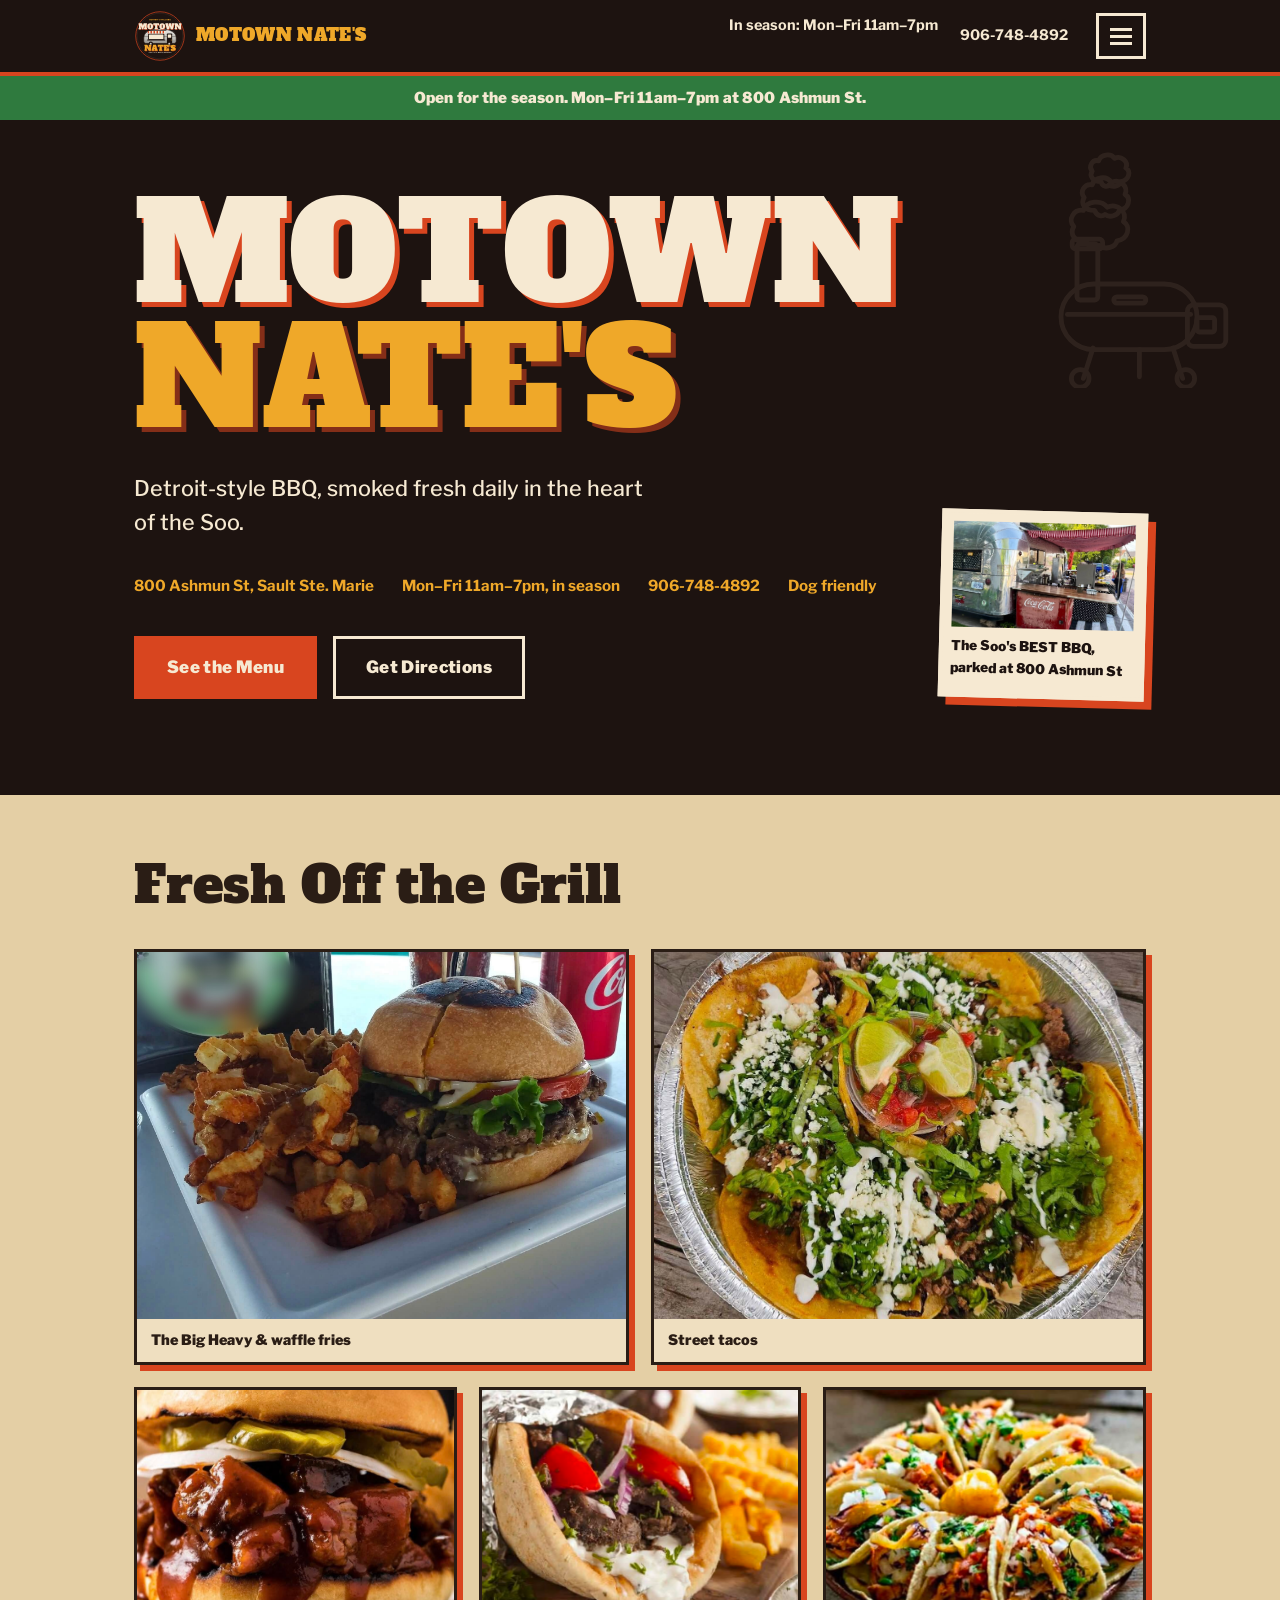
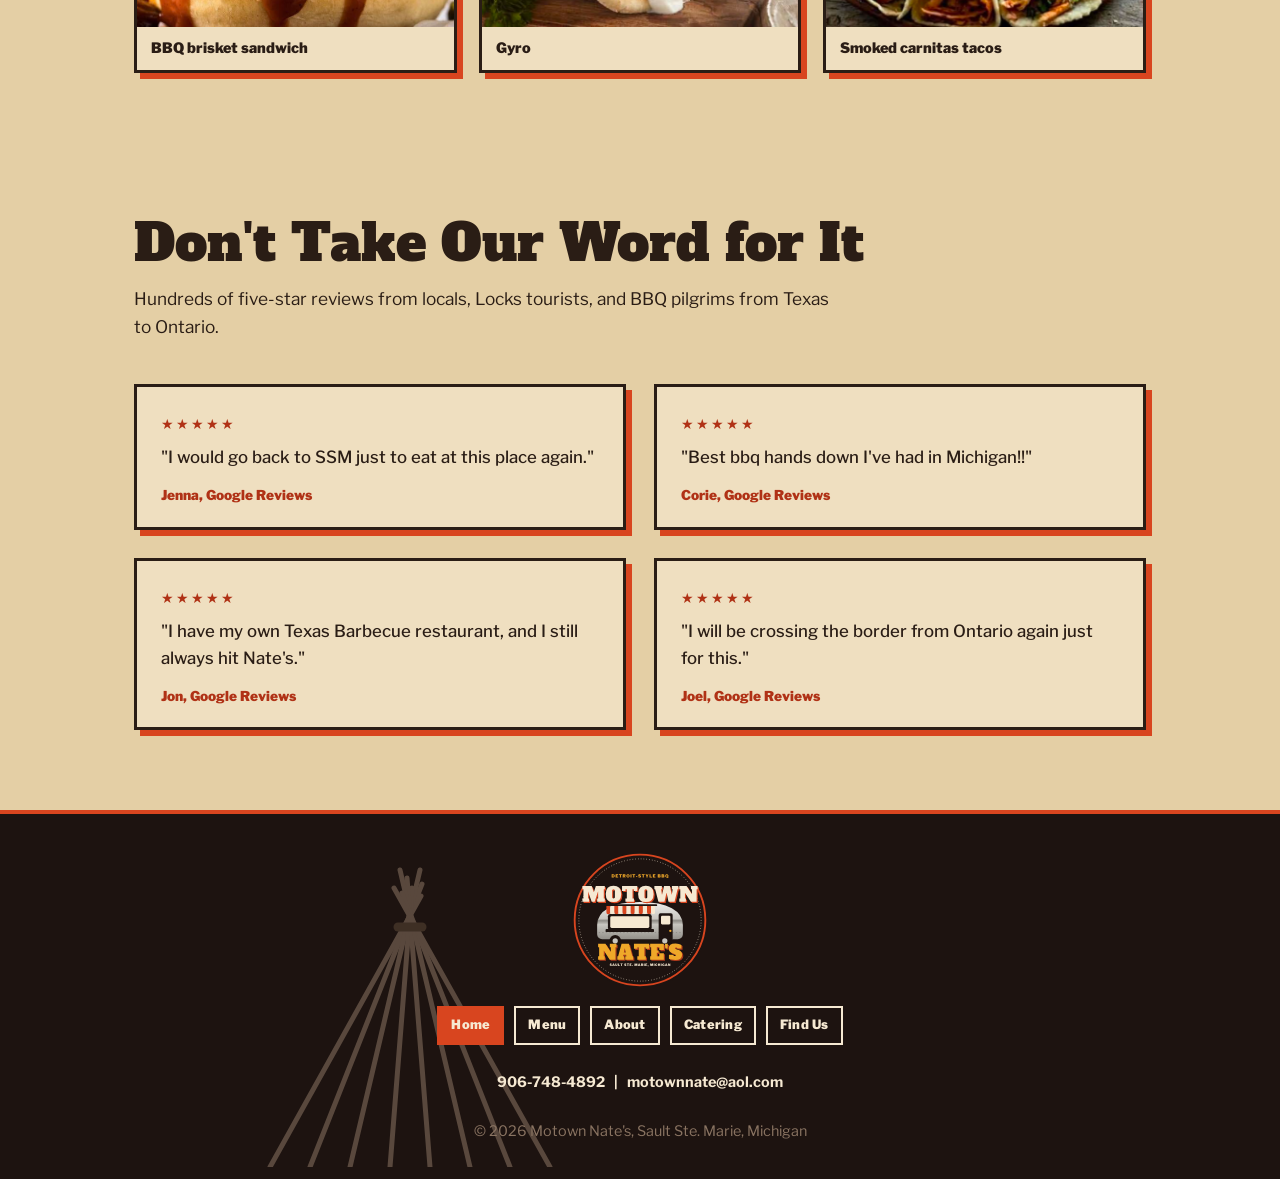
==== index.html @ b5bd5d12 "Restaurant structured data tied to season status; reviews grid 2x2 on desktop" ====
<!DOCTYPE html>
<html lang="en">
<head>
<meta charset="UTF-8">
<meta name="viewport" content="width=device-width, initial-scale=1.0">
<title>Motown Nate's — Detroit BBQ in Sault Ste. Marie, MI</title>
<meta name="description" content="Detroit-style BBQ smoked curbside in Sault Ste. Marie, Michigan. Brisket, pulled pork, street tacos, gyros, hand-cut fries. Eat in the teepee.">
<link rel="preconnect" href="https://fonts.googleapis.com">
<link rel="preconnect" href="https://fonts.gstatic.com" crossorigin>
<link href="https://fonts.googleapis.com/css2?family=Alfa+Slab+One&family=Libre+Franklin:ital,wght@0,400;0,500;0,700;0,900;1,400&display=swap" rel="stylesheet">
<link rel="canonical" href="https://onyx-visuals.github.io/motown-nates-site/">
<meta property="og:type" content="website">
<meta property="og:title" content="Motown Nate's — Detroit BBQ in Sault Ste. Marie, MI">
<meta property="og:description" content="Detroit-style BBQ smoked curbside in Sault Ste. Marie, Michigan. Brisket, pulled pork, street tacos, gyros, hand-cut fries. Eat in the teepee.">
<meta property="og:url" content="https://onyx-visuals.github.io/motown-nates-site/">
<meta property="og:image" content="https://onyx-visuals.github.io/motown-nates-site/img/logo-1200.png">
<meta name="twitter:card" content="summary">
<link rel="icon" type="image/svg+xml" href="img/logo.svg">
<link rel="icon" type="image/png" sizes="128x128" href="favicon.png">
<script type="application/ld+json" id="ld-business">
{
 "@context": "https://schema.org",
 "@type": "Restaurant",
 "@id": "https://onyx-visuals.github.io/motown-nates-site/#business",
 "name": "Motown Nate's",
 "url": "https://onyx-visuals.github.io/motown-nates-site/",
 "image": "https://onyx-visuals.github.io/motown-nates-site/img/logo-1200.png",
 "telephone": "+1-906-748-4892",
 "email": "motownnate@aol.com",
 "servesCuisine": [
  "Barbecue",
  "American"
 ],
 "priceRange": "$",
 "address": {
  "@type": "PostalAddress",
  "streetAddress": "800 Ashmun St",
  "addressLocality": "Sault Ste. Marie",
  "addressRegion": "MI",
  "postalCode": "49783",
  "addressCountry": "US"
 },
 "hasMenu": "https://onyx-visuals.github.io/motown-nates-site/menu.html",
 "openingHoursSpecification": [
  {
   "@type": "OpeningHoursSpecification",
   "dayOfWeek": [
    "Monday",
    "Tuesday",
    "Wednesday",
    "Thursday",
    "Friday"
   ],
   "opens": "11:00",
   "closes": "19:00"
  }
 ]
}
</script>
<link rel="stylesheet" href="style.css">
</head>
<body>
<a class="skip" href="#main">Skip to content</a>
<header class="topbar">
  <div class="wrap">
    <a class="wordmark-sm" href="index.html"><img src="img/logo.svg" alt="" width="52" height="52">MOTOWN NATE'S</a>
    <div class="info"><span>In season: Mon&ndash;Fri 11am&ndash;7pm</span><a href="tel:9067484892">906-748-4892</a></div>
    <button class="burger" aria-label="Open menu" aria-expanded="false" aria-controls="site-menu"><span></span></button>
  </div>
  <nav class="menu-panel" id="site-menu" data-open="false" aria-label="Site">
    <ul>
      <li><a href="index.html" aria-current="page">Home</a></li>
      <li><a href="menu.html">Menu</a></li>
      <li><a href="about.html">About</a></li>
      <li><a href="catering.html">Catering</a></li>
      <li><a href="find-us.html">Find Us</a></li>
      <li class="small">800 Ashmun St, Sault Ste. Marie, MI</li>
    </ul>
  </nav>
</header>
<div class="season" id="season" hidden role="status"></div>

<main id="main">
<div class="hero">
  <div class="wrap">
    <div>
      <h1>MOTOWN <span>NATE'S</span></h1>
      <p class="lede">Detroit-style BBQ, smoked fresh daily in the heart of the Soo.</p>
      <ul class="facts">
        <li>800 Ashmun St, Sault Ste. Marie</li>
        <li>Mon&ndash;Fri 11am&ndash;7pm, in season</li>
        <li>906-748-4892</li>
        <li>Dog friendly</li>
      </ul>
      <div class="cta-row">
        <a class="btn fire" href="menu.html">See the Menu</a>
        <a class="btn" href="find-us.html">Get Directions</a>
      </div>
    </div>
    <figure class="snap">
      <img src="img/airstream.jpg" alt="The Motown Nate's vintage Airstream under a red and white striped awning with the order counter and a Coca-Cola cooler">
      <figcaption>The Soo's BEST BBQ, parked at 800 Ashmun St</figcaption>
    </figure>
  </div>
</div>


<section class="gallery" aria-label="Food photos">
  <div class="wrap">
    <h2 class="kicker">Fresh Off the Grill</h2>
    <div class="shots">
      <figure class="s3"><img src="img/burger-and-fries.jpg" alt="Double cheeseburger with lettuce and tomato beside a pile of waffle fries"><figcaption>The Big Heavy &amp; waffle fries</figcaption></figure>
      <figure class="s3"><img src="img/street-tacos.jpg" alt="Four street tacos topped with lettuce, cotija, crema, and salsa with lime wedges"><figcaption>Street tacos</figcaption></figure>
      <figure class="s2"><img src="img/brisket-sandwich.jpg" alt="BBQ brisket sandwich with pickles and onion on a brioche bun"><figcaption>BBQ brisket sandwich</figcaption></figure>
      <figure class="s2"><img src="img/gyro.jpg" alt="Gyro wrapped in foil with tzatziki, tomato, and red onion, fries on the side"><figcaption>Gyro</figcaption></figure>
      <figure class="s2"><img src="img/tacos-plate.jpg" alt="Platter of carnitas tacos with onion and cilantro"><figcaption>Smoked carnitas tacos</figcaption></figure>
    </div>
  </div>
</section>

<section class="reviews" id="reviews">
  <div class="wrap">
    <h2 class="kicker">Don't Take Our Word for It</h2>
    <p class="sub">Hundreds of five-star reviews from locals, Locks tourists, and BBQ pilgrims from Texas to Ontario.</p>
    <div class="quotes">
      <blockquote>
        <div class="stars" aria-label="5 stars">★★★★★</div>
        "I would go back to SSM just to eat at this place again."
        <cite>Jenna, Google Reviews</cite>
      </blockquote>
      <blockquote>
        <div class="stars" aria-label="5 stars">★★★★★</div>
        "Best bbq hands down I've had in Michigan!!"
        <cite>Corie, Google Reviews</cite>
      </blockquote>
      <blockquote>
        <div class="stars" aria-label="5 stars">★★★★★</div>
        "I have my own Texas Barbecue restaurant, and I still always hit Nate's."
        <cite>Jon, Google Reviews</cite>
      </blockquote>
      <blockquote>
        <div class="stars" aria-label="5 stars">★★★★★</div>
        "I will be crossing the border from Ontario again just for this."
        <cite>Joel, Google Reviews</cite>
      </blockquote>
    </div>
  </div>
</section>
</main>

<footer>
  <div class="wrap">
    <a href="index.html" class="foot-logo-link"><img class="foot-logo" src="img/logo.svg" alt="Motown Nate's home" width="140" height="140"></a>
    <nav class="nav foot-nav" aria-label="Footer">
      <a href="index.html" aria-current="page">Home</a>
      <a href="menu.html">Menu</a>
      <a href="about.html">About</a>
      <a href="catering.html">Catering</a>
      <a href="find-us.html">Find Us</a>
    </nav>
    <div class="foot-contact"><a href="tel:9067484892">906-748-4892</a> <span aria-hidden="true">|</span> <a href="mailto:motownnate@aol.com">motownnate@aol.com</a></div>
    <div>© 2026 Motown Nate's, Sault Ste. Marie, Michigan</div>
  </div>
</footer>

<script>
(function(){
  fetch('status.json?'+Date.now()).then(function(r){return r.json();}).then(function(d){
    var el=document.getElementById('season'); if(!el)return;
    var open=d.open===true, note=(d.note||'').trim();
    el.className='season '+(open?'is-open':'is-closed');
    el.textContent=open?(note||'Open for the season. Mon\u2013Fri 11am\u20137pm at 800 Ashmun St.'):(note||'Closed for the season. Back when the weather warms up.');
    el.hidden=false;
    var ld=document.getElementById('ld-business');
    if(ld&&!open){try{var j=JSON.parse(ld.textContent);delete j.openingHoursSpecification;j.description='Closed for the season. Reopens in the warmer months.';ld.textContent=JSON.stringify(j);}catch(e){}}
  }).catch(function(){});
  var b=document.querySelector('.burger'),p=document.getElementById('site-menu');
  if(!b||!p)return;
  b.addEventListener('click',function(){
    var open=b.getAttribute('aria-expanded')==='true';
    b.setAttribute('aria-expanded',String(!open));
    b.setAttribute('aria-label',open?'Open menu':'Close menu');
    p.setAttribute('data-open',String(!open));
  });
  document.addEventListener('keydown',function(e){if(e.key==='Escape'&&b.getAttribute('aria-expanded')==='true'){b.click();b.focus();}});
})();
</script>
</body>
</html>
---- style.css ----
:root{
  --pit:#1d1310;
  --ember:#d8451f;
  --ember-text:#b03216;
  --mustard:#efa829;
  --paper:#efdfc0;
  --paper-deep:#e4cfa5;
  --smoke:#8a7462;
  --cream:#f6e9d2;
  --ink:#2a1d15;
}
*{margin:0;padding:0;box-sizing:border-box}
html{scroll-behavior:smooth}
body{
  font-family:'Libre Franklin',sans-serif;
  background:var(--paper);
  color:var(--ink);
  line-height:1.6;
  font-size:17px;
}
a{color:inherit}
.skip{position:absolute;left:-999px;top:8px;background:var(--mustard);color:var(--pit);padding:10px 16px;font-weight:900;z-index:100}
.skip:focus{left:8px}
a:focus-visible,button:focus-visible{outline:3px solid var(--ember);outline-offset:3px}
img{max-width:100%;display:block}
.wrap{max-width:1060px;margin:0 auto;padding:0 24px}

/* ---------- top bar ---------- */
.topbar{
  background:var(--pit);
  color:var(--cream);
  border-bottom:4px solid var(--ember);
  position:sticky;top:0;z-index:50;
}
.topbar .wrap{
  display:flex;justify-content:space-between;align-items:center;
  padding-top:10px;padding-bottom:10px;gap:16px;
}
.wordmark-sm{font-family:'Alfa Slab One',serif;font-size:1.05rem;letter-spacing:.02em;color:var(--mustard);text-decoration:none;display:flex;align-items:center;gap:10px}
.wordmark-sm img{width:52px;height:52px}
.topbar .info{font-weight:700;font-size:.9rem;color:var(--cream);display:flex;gap:18px;margin-left:auto;margin-right:8px}
.topbar .info a{text-decoration:none;padding:10px 4px;display:inline-block}
.topbar .info a:hover{color:var(--mustard)}
@media (max-width:700px){.topbar .info{display:none}}
.burger{
  background:none;border:3px solid var(--cream);color:var(--cream);
  width:50px;height:46px;cursor:pointer;display:grid;place-items:center;padding:0;flex:none;
}
.burger:hover{border-color:var(--mustard);color:var(--mustard)}
.burger[aria-expanded="true"]{background:var(--ember);border-color:var(--ember);color:var(--cream)}
.burger span{display:block;width:22px;height:3px;background:currentColor;position:relative;transition:background .2s}
.burger span::before,.burger span::after{content:"";position:absolute;left:0;width:22px;height:3px;background:currentColor;transition:transform .2s,top .2s}
.burger span::before{top:-7px}
.burger span::after{top:7px}
.burger[aria-expanded="true"] span{background:transparent}
.burger[aria-expanded="true"] span::before{top:0;transform:rotate(45deg)}
.burger[aria-expanded="true"] span::after{top:0;transform:rotate(-45deg)}
@media (prefers-reduced-motion:reduce){.burger span,.burger span::before,.burger span::after{transition:none}}
.menu-panel{display:none;background:var(--pit);border-top:2px solid var(--smoke)}
.menu-panel[data-open="true"]{display:block}
.menu-panel ul{list-style:none;max-width:1060px;margin:0 auto;padding:18px 24px 20px;display:flex;flex-wrap:wrap;gap:12px;align-items:center}
.menu-panel a{
  display:inline-block;text-decoration:none;
  font-weight:900;font-size:.95rem;letter-spacing:.02em;
  padding:11px 20px;border:3px solid var(--cream);color:var(--cream);
}
.menu-panel a:hover{background:var(--mustard);border-color:var(--mustard);color:var(--pit)}
.menu-panel a[aria-current="page"]{background:var(--ember);border-color:var(--ember);color:var(--cream)}
.menu-panel .small{font-size:.9rem;font-weight:700;color:var(--smoke);margin-left:auto}
@media (max-width:640px){
  .menu-panel ul{display:grid;grid-template-columns:1fr 1fr;gap:10px}
  .menu-panel a{display:block;text-align:center;font-size:1rem;padding:14px 8px}
  .menu-panel .small{grid-column:1 / -1;margin:8px 0 0;text-align:center}
  .menu-panel li:nth-child(5){grid-column:1 / -1}
}

/* ---------- page banner (inner pages) ---------- */
.banner{background:var(--pit);color:var(--cream);padding:56px 0 48px;border-bottom:4px solid var(--ember)}
.banner h1{font-family:'Alfa Slab One',serif;font-weight:400;font-size:clamp(2.6rem,7vw,5rem);line-height:1;text-shadow:4px 4px 0 var(--ember)}
.banner p{margin-top:14px;font-weight:500;max-width:52ch;color:#d8c6ab}

/* ---------- season banner ---------- */
.season{text-align:center;font-weight:900;font-size:.95rem;padding:10px 24px;letter-spacing:.01em}
.season.is-open{background:#2f7a3e;color:var(--cream)}
.season.is-closed{background:var(--paper-deep);color:var(--ink);border-bottom:3px solid var(--smoke)}

/* ---------- hero ---------- */
.hero{
  background:var(--pit);
  color:var(--cream);
  position:relative;
  overflow:hidden;
  padding:72px 0 96px;
}
.hero .wrap{position:relative;z-index:2;display:grid;grid-template-columns:1fr auto;gap:40px;align-items:end}
.hero .snap{
  width:min(100%,410px);
  border:4px solid var(--cream);
  box-shadow:8px 8px 0 var(--ember);
  transform:rotate(1.5deg);
  background:var(--cream);
  padding:8px 8px 14px;
  justify-self:end;
}
.hero .snap img{width:100%;aspect-ratio:826/482;object-fit:cover}
.hero .snap figcaption{color:var(--pit);font-weight:900;font-size:.85rem;margin-top:8px}
@media (max-width:860px){
  .hero .wrap{grid-template-columns:1fr}
  .hero .snap{justify-self:start;margin-top:12px;transform:rotate(-1deg)}
}
.hero h1{
  font-family:'Alfa Slab One',serif;
  font-weight:400;
  font-size:clamp(3.2rem,11vw,8.5rem);
  line-height:.92;
  color:var(--cream);
  text-shadow:5px 5px 0 var(--ember);
}
.hero h1 span{display:block;color:var(--mustard);text-shadow:5px 5px 0 rgba(216,69,31,.55)}
.hero .lede{
  margin-top:28px;
  font-size:clamp(1.05rem,2.4vw,1.35rem);
  max-width:34ch;
  font-weight:500;
}
.hero .facts{
  margin-top:34px;
  display:flex;gap:28px;flex-wrap:wrap;
  font-size:.95rem;font-weight:700;color:var(--mustard);
}
.hero .facts li{list-style:none}
.hero .cta-row{margin-top:38px;display:flex;gap:16px;flex-wrap:wrap}
.btn{
  display:inline-block;
  font-weight:900;
  text-decoration:none;
  padding:15px 30px;
  border:3px solid var(--cream);
  color:var(--cream);
  letter-spacing:.02em;
}
.btn:hover{background:var(--cream);color:var(--pit)}
.btn.fire{background:var(--ember);border-color:var(--ember)}
.btn.fire:hover{background:var(--mustard);border-color:var(--mustard);color:var(--pit)}

/* smoker line art, tucked in the hero's empty top-right corner */
.hero::before{
  content:"";position:absolute;z-index:0;pointer-events:none;
  right:24px;top:28px;width:230px;height:240px;
  background:url(img/smoker-frame.svg) no-repeat center top/contain;
  opacity:.16;
}
@media (max-width:1100px){.hero::before{display:none}}
@media (max-width:860px){.hero .snap{margin-top:20px}}

/* ---------- section scaffolding ---------- */
section{padding:80px 0}
.kicker{
  font-family:'Alfa Slab One',serif;
  font-weight:400;
  font-size:clamp(2rem,5vw,3.2rem);
  line-height:1.05;
  color:var(--ink);
  margin-bottom:14px;
}
.sub{max-width:58ch;font-size:1.08rem}

/* ---------- menu board ---------- */
.menu{background:var(--paper)}
.board{
  margin-top:44px;
  display:grid;
  grid-template-columns:repeat(auto-fit,minmax(280px,1fr));
  gap:48px 64px;
}
.board h2{
  font-family:'Alfa Slab One',serif;
  font-weight:400;
  font-size:1.35rem;
  color:var(--ember);
  border-bottom:3px solid var(--ink);
  padding-bottom:8px;
  margin-bottom:18px;
}
.board dl div{margin-bottom:16px}
.board dt{display:flex;align-items:baseline;gap:10px;font-size:1.02rem}
.board dt .n{font-weight:900}
.board dt .l{flex:1;border-bottom:3px dotted #b39a72;transform:translateY(-4px);min-width:24px}
.board dt .p{font-weight:900;color:var(--ember-text)}
.board dd{font-size:.92rem;color:#4c3a2c}
.board .fine{font-size:.85rem;color:#6b5744;margin-top:6px}
.board .n em{font-style:normal;font-size:.7rem;font-weight:900;color:var(--paper);background:var(--ember);padding:2px 6px;vertical-align:2px}
.disclaimer{margin-top:40px;font-size:.8rem;color:#6b5744;max-width:60ch}

/* ---------- gallery ---------- */
.gallery{background:var(--paper-deep);padding-top:64px;padding-bottom:64px}
.shots{
  margin-top:36px;
  display:grid;
  grid-template-columns:repeat(6,1fr);
  gap:22px;
}
.shots figure{border:3px solid var(--ink);box-shadow:6px 6px 0 var(--ember);background:var(--paper)}
.shots img{width:100%;height:100%;object-fit:cover;aspect-ratio:4/3}
.shots figcaption{padding:10px 14px;font-weight:900;font-size:.9rem}
.shots figure{display:flex;flex-direction:column}
.shots img{flex:1}
.shots .s2{grid-column:span 2}
.shots .s3{grid-column:span 3}
@media (max-width:720px){.shots{grid-template-columns:1fr 1fr}.shots .s2,.shots .s3{grid-column:span 2}}



.banner-split{display:flex;justify-content:space-between;align-items:center;gap:32px}
.banner-logo{width:200px;height:200px;flex:none}
@media (max-width:640px){.banner-logo{width:140px;height:140px}}

/* ---------- catering ---------- */
.cater{background:var(--paper)}
.cater-grid{display:grid;grid-template-columns:1.4fr 1fr;gap:56px}
@media (max-width:720px){.cater-grid{grid-template-columns:1fr}}
.cater .kicker{font-size:clamp(1.7rem,4vw,2.4rem)}
.cater-list{list-style:none;margin-top:18px}
.cater-list li{padding:12px 0;border-bottom:2px dotted #b39a72;font-size:1.02rem}
.cater-list li:last-child{border-bottom:0}
.cater-how{background:var(--pit);color:var(--cream)}
.cater-how .kicker{color:var(--mustard)}
.steps{list-style:none;counter-reset:step;margin-top:28px;max-width:60ch}
.steps li{counter-increment:step;position:relative;padding:0 0 22px 64px;font-size:1.08rem}
.steps li::before{content:counter(step);position:absolute;left:0;top:-6px;width:44px;height:44px;display:grid;place-items:center;font-family:'Alfa Slab One',serif;font-size:1.3rem;color:var(--pit);background:var(--mustard)}
.cater-note{color:#d8c6ab;max-width:60ch;margin:8px 0 22px}
.disclaimer-note{border-left:6px solid var(--mustard);padding-left:14px;color:var(--cream);font-weight:700}
.cater-how .btn.fire{color:var(--cream)}

.cater-form{background:var(--paper-deep)}
.quote{
  margin-top:36px;max-width:780px;
  background:var(--paper);
  border:4px solid var(--ember);outline:3px solid var(--ink);outline-offset:4px;
  padding:8px 40px 36px;
}
.fgroup{padding:28px 0;border-bottom:3px dotted #b39a72;display:grid;gap:18px}
.fgroup:last-of-type{border-bottom:0}
.fgroup h3{display:flex;align-items:center;gap:12px;font-family:'Alfa Slab One',serif;font-weight:400;font-size:1.25rem;color:var(--ink);margin-bottom:4px}
.fgroup .num{display:grid;place-items:center;width:34px;height:34px;background:var(--ember);color:var(--cream);font-size:1.05rem;flex:none}
.quote .row{display:grid;grid-template-columns:1fr 1fr;gap:18px}
@media (max-width:600px){.quote .row{grid-template-columns:1fr}.quote{padding:8px 20px 28px}}
.quote label{display:flex;flex-direction:column;gap:7px;font-weight:700;font-size:.9rem;color:var(--ink)}
.req{font-weight:500;color:#6b5744;font-size:.78rem;margin-left:6px}
.quote input,.quote select,.quote textarea{
  font:inherit;font-weight:500;font-size:1rem;padding:12px 14px;
  border:2px solid var(--ink);background:#fffdf8;color:var(--ink);border-radius:4px;
  transition:border-color .15s,box-shadow .15s;
}
.quote select{appearance:none;-webkit-appearance:none;background-image:linear-gradient(45deg,transparent 50%,var(--ink) 50%),linear-gradient(135deg,var(--ink) 50%,transparent 50%);background-position:calc(100% - 20px) 50%,calc(100% - 14px) 50%;background-size:6px 6px,6px 6px;background-repeat:no-repeat;padding-right:40px}
.quote input::placeholder,.quote textarea::placeholder{color:#a89882}
.quote input:hover,.quote select:hover,.quote textarea:hover{border-color:var(--ember)}
.quote input:focus,.quote select:focus,.quote textarea:focus{outline:none;border-color:var(--ember);box-shadow:0 0 0 3px rgba(216,69,31,.25)}
.quote fieldset{border:0;padding:0;display:grid;gap:12px;margin:0;min-width:0}
.quote legend{font-weight:700;padding:0;font-size:.9rem;margin-bottom:10px}
.checks{display:flex;flex-wrap:wrap;gap:10px}
.chip{position:relative;display:inline-flex;cursor:pointer}
.chip input{position:absolute;opacity:0;width:1px;height:1px}
.chip span{
  display:inline-block;padding:10px 18px;border:2px solid var(--ink);border-radius:4px;
  background:var(--cream);color:var(--ink);font-weight:700;font-size:.92rem;line-height:1;transition:all .15s;
}
.chip:hover span{background:var(--mustard);border-color:var(--ink)}
.chip input:checked + span{background:var(--ember);border-color:var(--ember);color:var(--cream)}
.chip input:focus-visible + span{box-shadow:0 0 0 3px rgba(216,69,31,.35)}
.quote fieldset > label:not(.inline){margin-top:6px}
.fsubmit{padding-top:28px;display:flex;align-items:center;gap:20px;flex-wrap:wrap}
.quote .btn{cursor:pointer;font:inherit;font-weight:900;font-size:1rem;padding:16px 34px;background:var(--ember);border:3px solid var(--ember);color:var(--cream)}
.quote .btn:hover{background:var(--mustard);border-color:var(--mustard);color:var(--pit)}
.fnote{font-size:.85rem;color:#7a6350;max-width:36ch;line-height:1.4}
.cater-how .cta-row{display:flex;gap:16px;flex-wrap:wrap}
.cater-how .btn{color:var(--cream)}

/* ---------- about ---------- */
.about{background:var(--paper)}
.about-grid{display:grid;grid-template-columns:1.3fr 1fr;gap:56px;align-items:start}
@media (max-width:820px){.about-grid{grid-template-columns:1fr}}
.about-text .kicker{font-size:clamp(1.6rem,3.6vw,2.2rem);margin-top:30px}
.about-text .kicker:first-child{margin-top:0}
.about-text p{max-width:60ch;font-size:1.05rem}
.about-photo{width:min(100%,407px);border:4px solid var(--pit);box-shadow:8px 8px 0 var(--ember);transform:rotate(1.5deg);background:var(--cream);padding:8px 8px 14px;justify-self:end;margin-top:12px}
.about-photo img{width:100%;aspect-ratio:814/462;object-fit:cover;border:3px solid var(--ink);box-sizing:border-box}
.about-photo figcaption{color:var(--pit);font-weight:900;font-size:.85rem;margin-top:8px}

/* ---------- reviews ---------- */
.reviews{background:var(--paper-deep)}
.quotes{
  margin-top:44px;
  display:grid;
  grid-template-columns:1fr 1fr;
  gap:28px;
}
@media (max-width:640px){.quotes{grid-template-columns:1fr}}
.quotes blockquote{
  background:var(--paper);
  border:3px solid var(--ink);
  box-shadow:6px 6px 0 var(--ember);
  padding:26px 24px 20px;
  font-weight:500;
  font-size:1.05rem;
}
.quotes cite{
  display:block;margin-top:14px;
  font-style:normal;font-weight:900;font-size:.85rem;color:var(--ember-text);
}
.stars{color:var(--ember-text);letter-spacing:2px;font-size:.9rem;margin-bottom:8px}

/* ---------- find us ---------- */
.find{background:var(--paper)}
.find-grid{
  margin-top:44px;
  display:grid;
  grid-template-columns:1fr 1fr;
  gap:56px;
}
.find h2{
  font-family:'Alfa Slab One',serif;font-weight:400;
  font-size:1.2rem;color:var(--ember);margin-bottom:12px;
}
.find p{margin-bottom:18px}
.find strong{font-weight:900}
@media (max-width:720px){.find-grid{grid-template-columns:1fr}}

/* ---------- footer ---------- */
footer{
  background:var(--pit);color:var(--smoke);
  padding:36px 0;font-size:.9rem;
  border-top:4px solid var(--ember);
  position:relative;overflow:hidden;
}
footer::before{
  content:"";position:absolute;left:50%;bottom:-10px;
  width:300px;height:calc(100% - 24px);margin-left:-380px;top:12px;bottom:auto;
  background:url(img/teepee-frame.svg) no-repeat center bottom/contain;
  opacity:.55;pointer-events:none;
}
@media (max-width:760px){footer::before{left:0;margin-left:-60px;width:220px;opacity:.35}}
footer .wrap{position:relative}
footer .wrap{display:flex;flex-direction:column;align-items:center;gap:16px;text-align:center}
.foot-logo-link{display:inline-block;line-height:0}
.foot-logo-link:hover .foot-logo{transform:scale(1.04)}
.foot-logo{width:140px;height:140px;transition:transform .15s}
.nav{display:flex;gap:10px;flex-wrap:wrap}
.nav a{display:inline-block;text-decoration:none;font-weight:900;font-size:.9rem;letter-spacing:.02em;padding:9px 16px;border:3px solid var(--cream);color:var(--cream)}
.nav a:hover{background:var(--mustard);border-color:var(--mustard);color:var(--pit)}
.nav a[aria-current="page"]{background:var(--ember);border-color:var(--ember);color:var(--cream)}
.foot-contact{font-weight:700;color:var(--cream)}
.foot-contact a{text-decoration:none;display:inline-block;padding:10px 6px}
.foot-contact a:hover{color:var(--mustard)}
.cater-note a{color:var(--mustard);text-decoration:none;display:inline-block;padding:6px 0}
.cater-note a:hover{text-decoration:underline}
.foot-nav{justify-content:center}
.foot-nav a{font-size:.8rem;padding:7px 12px;border-width:2px}
@media (max-width:640px){
  .foot-nav{display:grid;grid-template-columns:1fr 1fr;gap:10px;width:100%}
  .foot-nav a{text-align:center;padding:10px 8px}
  .foot-nav a:nth-child(5){grid-column:1 / -1}
}
footer a{color:var(--cream)}
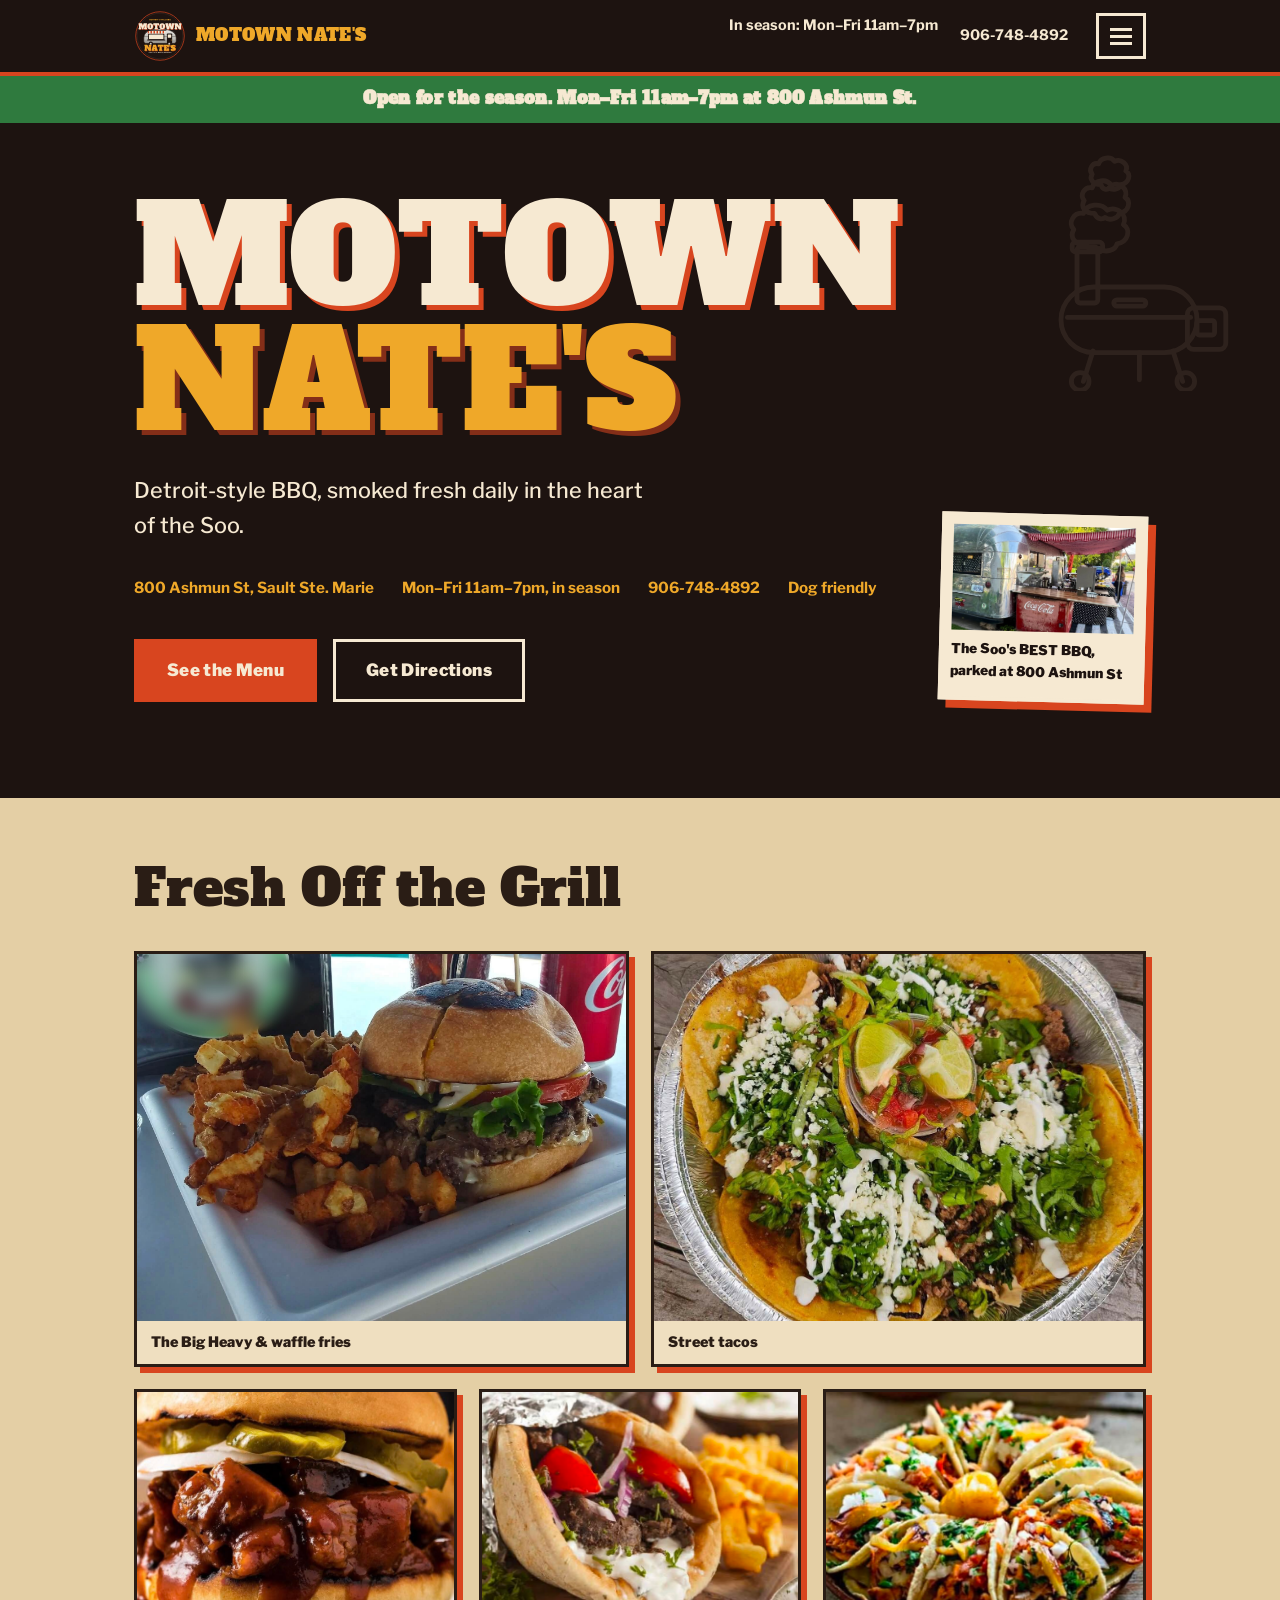
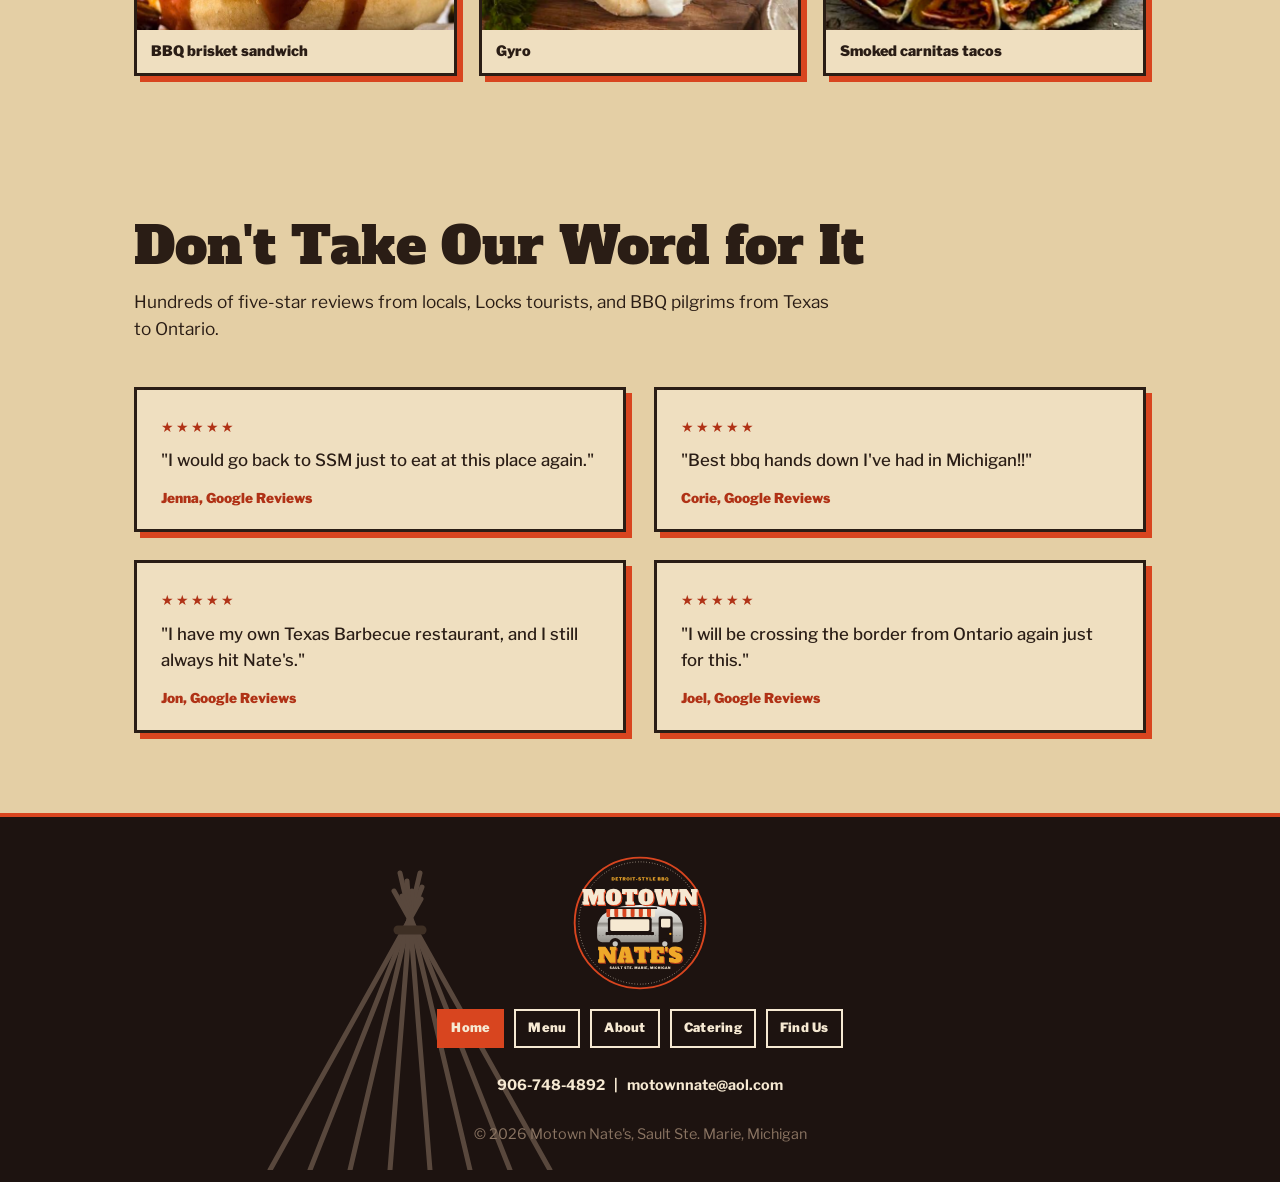
==== commit 6bd7c238: "Season banner: balanced centered wrapping" ====
--- a/index.html
+++ b/index.html
@@ -170,6 +170,7 @@
     var open=d.open===true, note=(d.note||'').trim();
     el.className='season '+(open?'is-open':'is-closed');
     el.textContent=open?(note||'Open for the season. Mon\u2013Fri 11am\u20137pm at 800 Ashmun St.'):(note||'Closed for the season. Back when the weather warms up.');
+    el.innerHTML=el.innerHTML.replace('11am\u20137pm','<span style="white-space:nowrap">11am\u20137pm</span>');
     el.hidden=false;
     var ld=document.getElementById('ld-business');
     if(ld&&!open){try{var j=JSON.parse(ld.textContent);delete j.openingHoursSpecification;j.description='Closed for the season. Reopens in the warmer months.';ld.textContent=JSON.stringify(j);}catch(e){}}
--- a/style.css
+++ b/style.css
@@ -80,7 +80,7 @@
 .banner p{margin-top:14px;font-weight:500;max-width:52ch;color:#d8c6ab}
 
 /* ---------- season banner ---------- */
-.season{text-align:center;font-weight:900;font-size:.95rem;padding:10px 24px;letter-spacing:.01em}
+.season{text-align:center;text-wrap:balance;margin:0 auto;font-family:'Alfa Slab One',serif;font-weight:900;-webkit-text-stroke:.4px currentColor;font-size:1.05rem;padding:10px 24px;letter-spacing:.02em}
 .season.is-open{background:#2f7a3e;color:var(--cream)}
 .season.is-closed{background:var(--paper-deep);color:var(--ink);border-bottom:3px solid var(--smoke)}
 
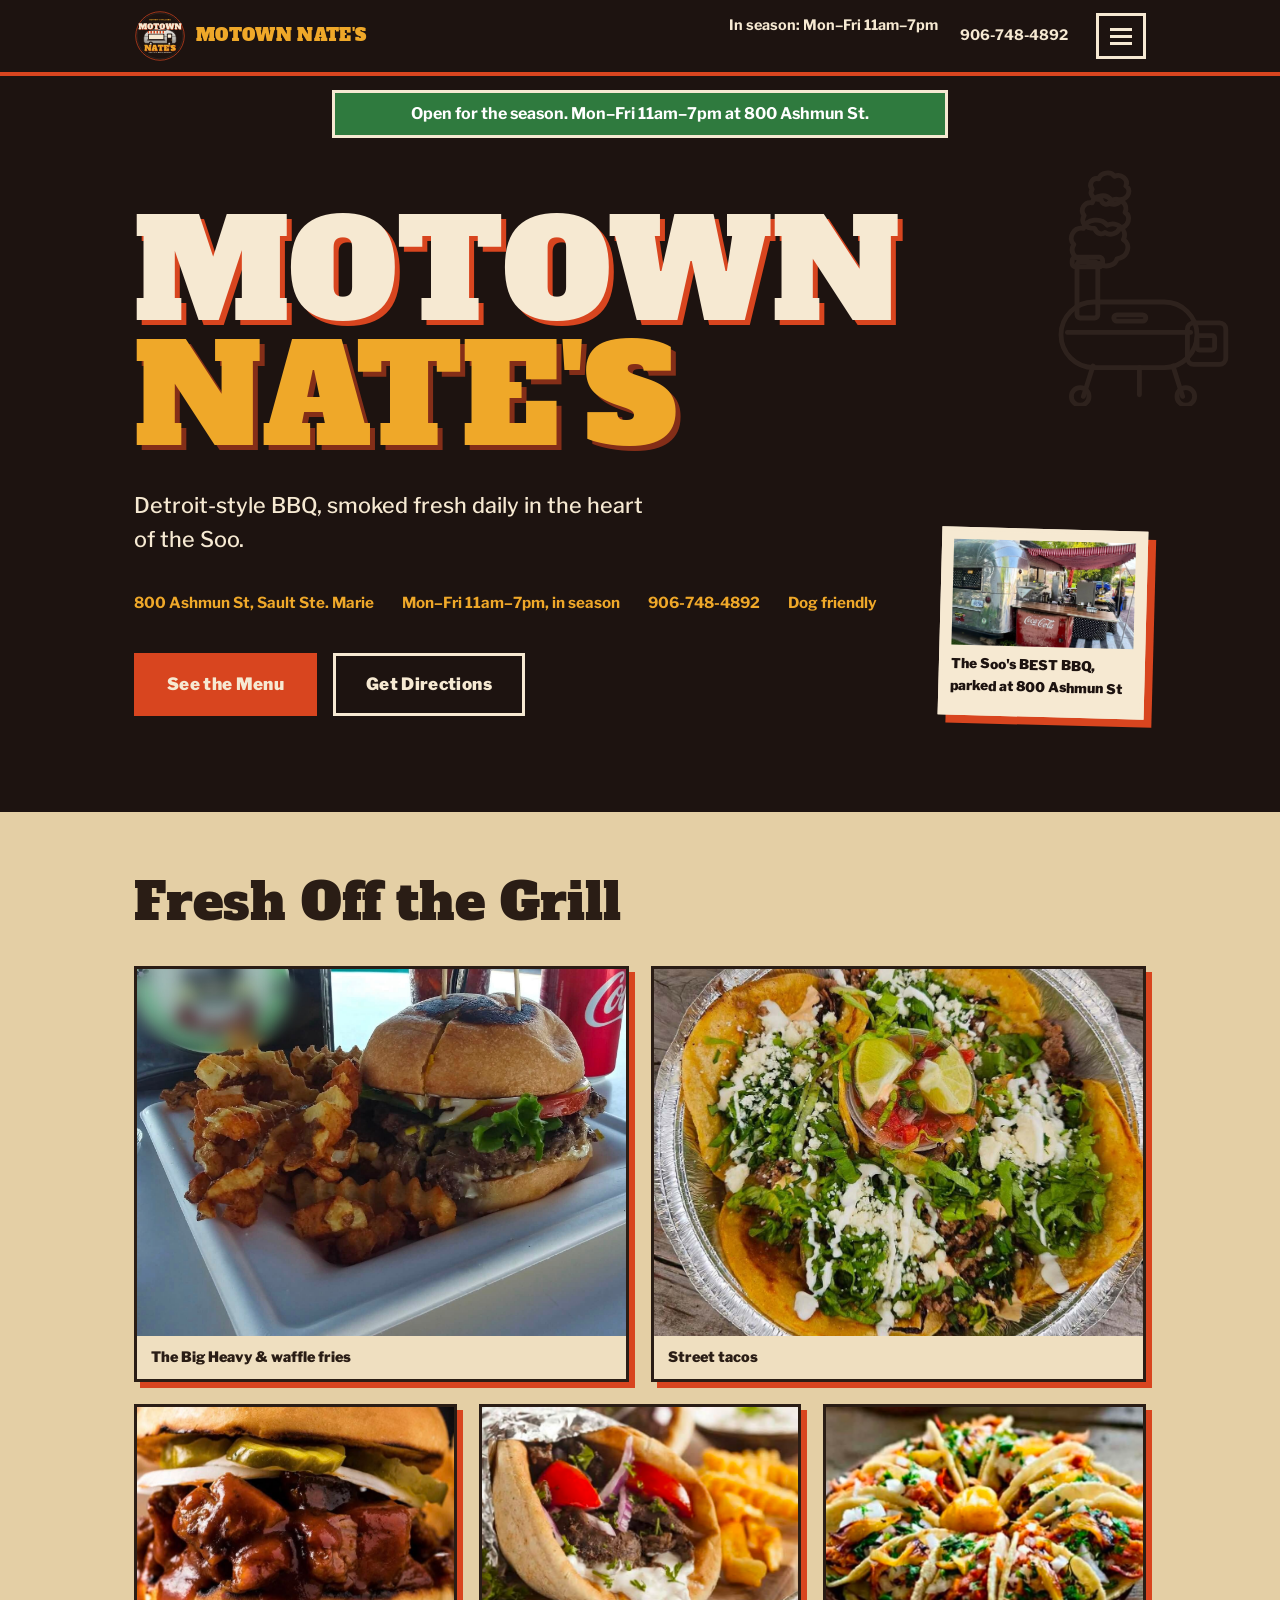
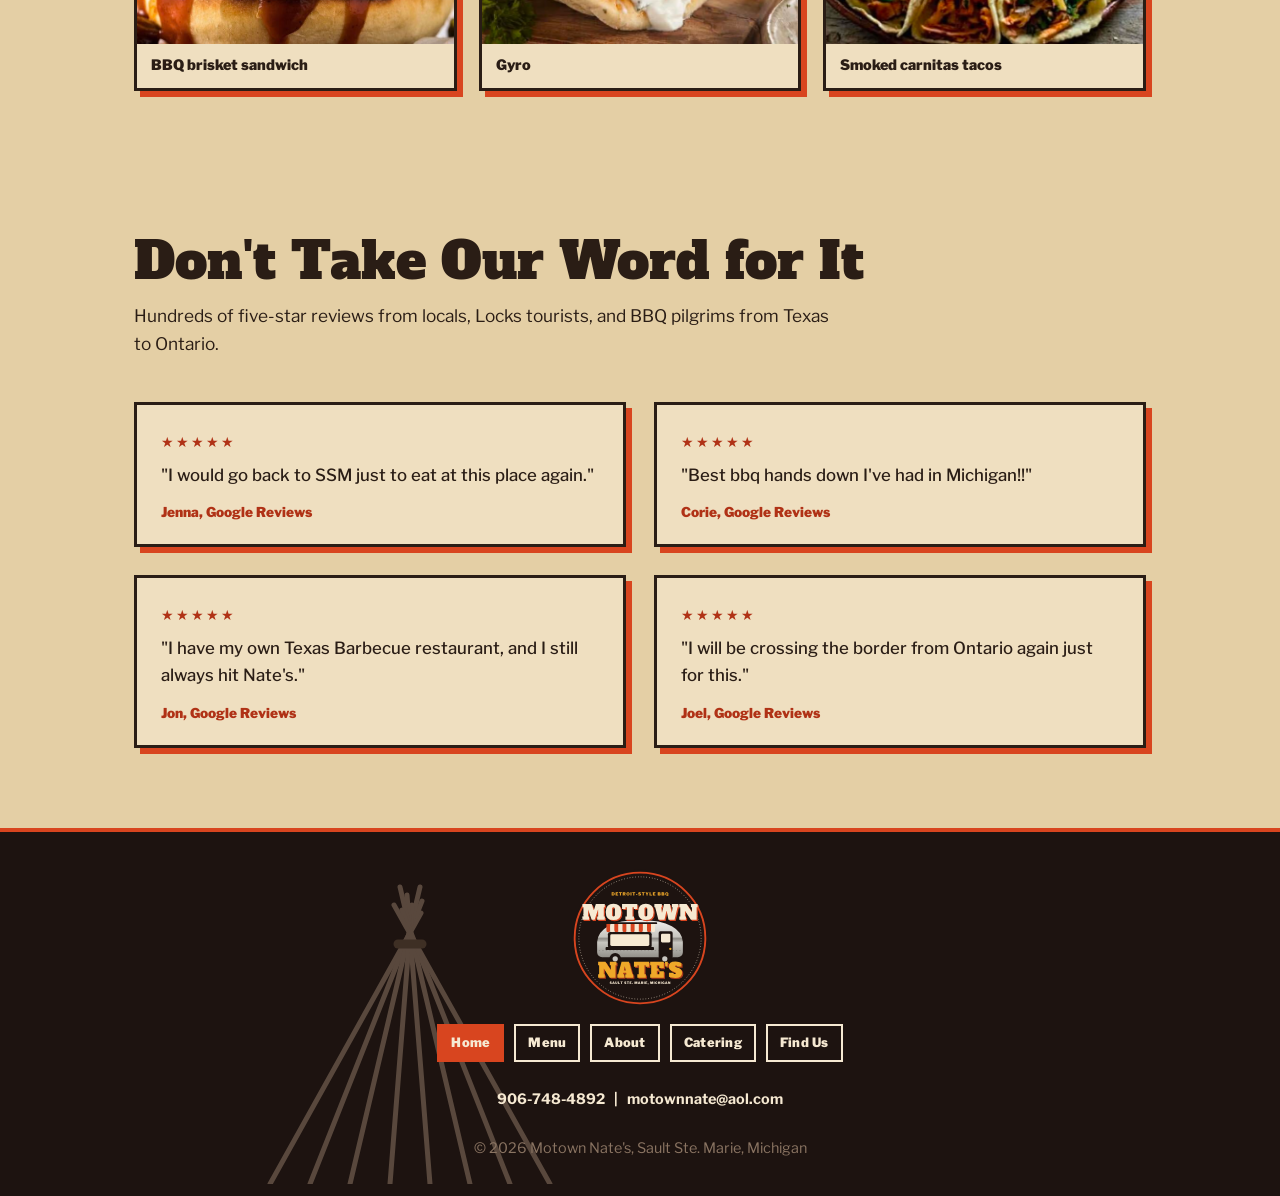
==== commit 294438b7: "Season banner: half width, body font" ====
--- a/index.html
+++ b/index.html
@@ -78,7 +78,7 @@
     </ul>
   </nav>
 </header>
-<div class="season" id="season" hidden role="status"></div>
+<div class="season-wrap"><div class="season" id="season" hidden role="status"></div></div>
 
 <main id="main">
 <div class="hero">
--- a/style.css
+++ b/style.css
@@ -80,9 +80,16 @@
 .banner p{margin-top:14px;font-weight:500;max-width:52ch;color:#d8c6ab}
 
 /* ---------- season banner ---------- */
-.season{text-align:center;text-wrap:balance;margin:0 auto;font-family:'Alfa Slab One',serif;font-weight:900;-webkit-text-stroke:.4px currentColor;font-size:1.05rem;padding:10px 24px;letter-spacing:.02em}
-.season.is-open{background:#2f7a3e;color:var(--cream)}
-.season.is-closed{background:var(--paper-deep);color:var(--ink);border-bottom:3px solid var(--smoke)}
+.season-wrap{background:var(--pit);padding:14px 24px 0}
+.season{
+  width:min(50%,620px);margin:0 auto;
+  text-align:center;text-wrap:balance;
+  font-family:'Libre Franklin',sans-serif;font-weight:700;font-size:1rem;line-height:1.35;
+  padding:10px 20px;border:3px solid var(--cream);
+}
+.season.is-open{background:#2f7a3e;color:#fff}
+.season.is-closed{background:var(--paper);color:var(--ink);border-color:var(--ink)}
+@media (max-width:760px){.season{width:min(100%,560px)}}
 
 /* ---------- hero ---------- */
 .hero{
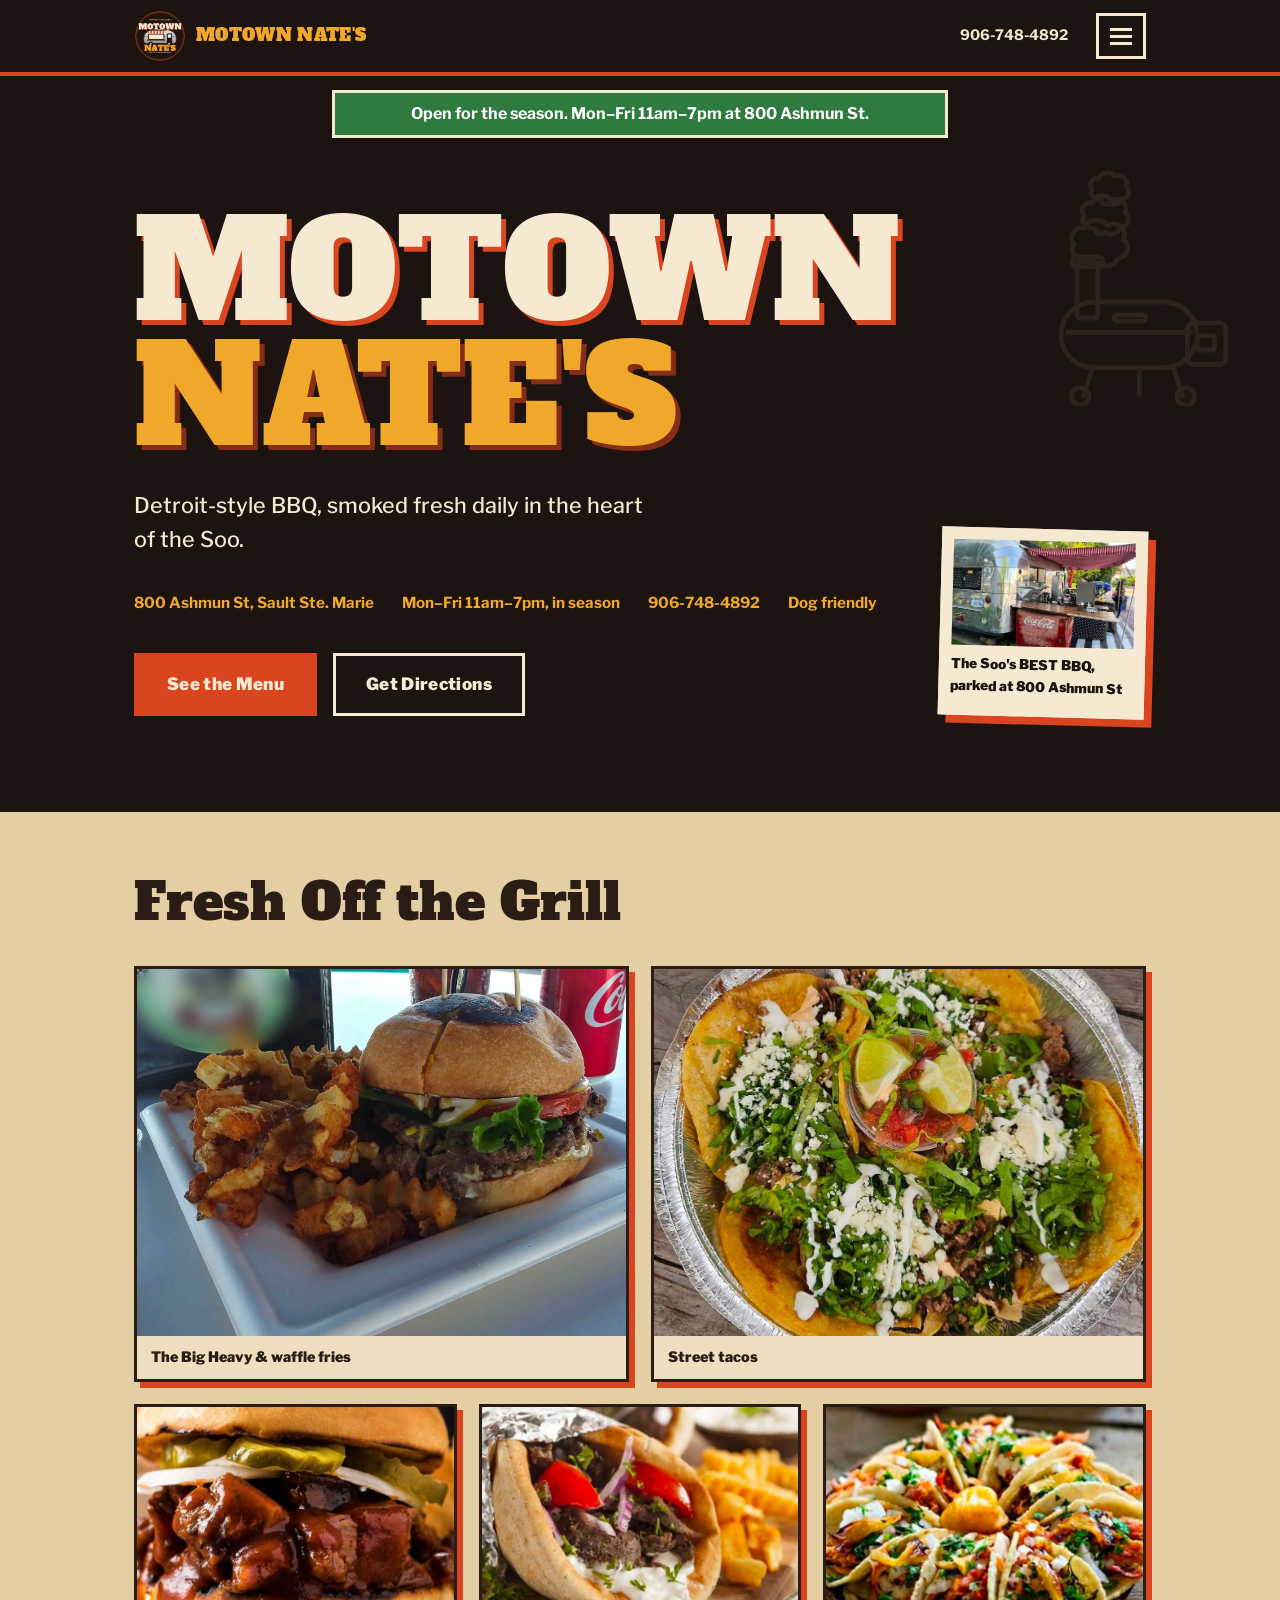
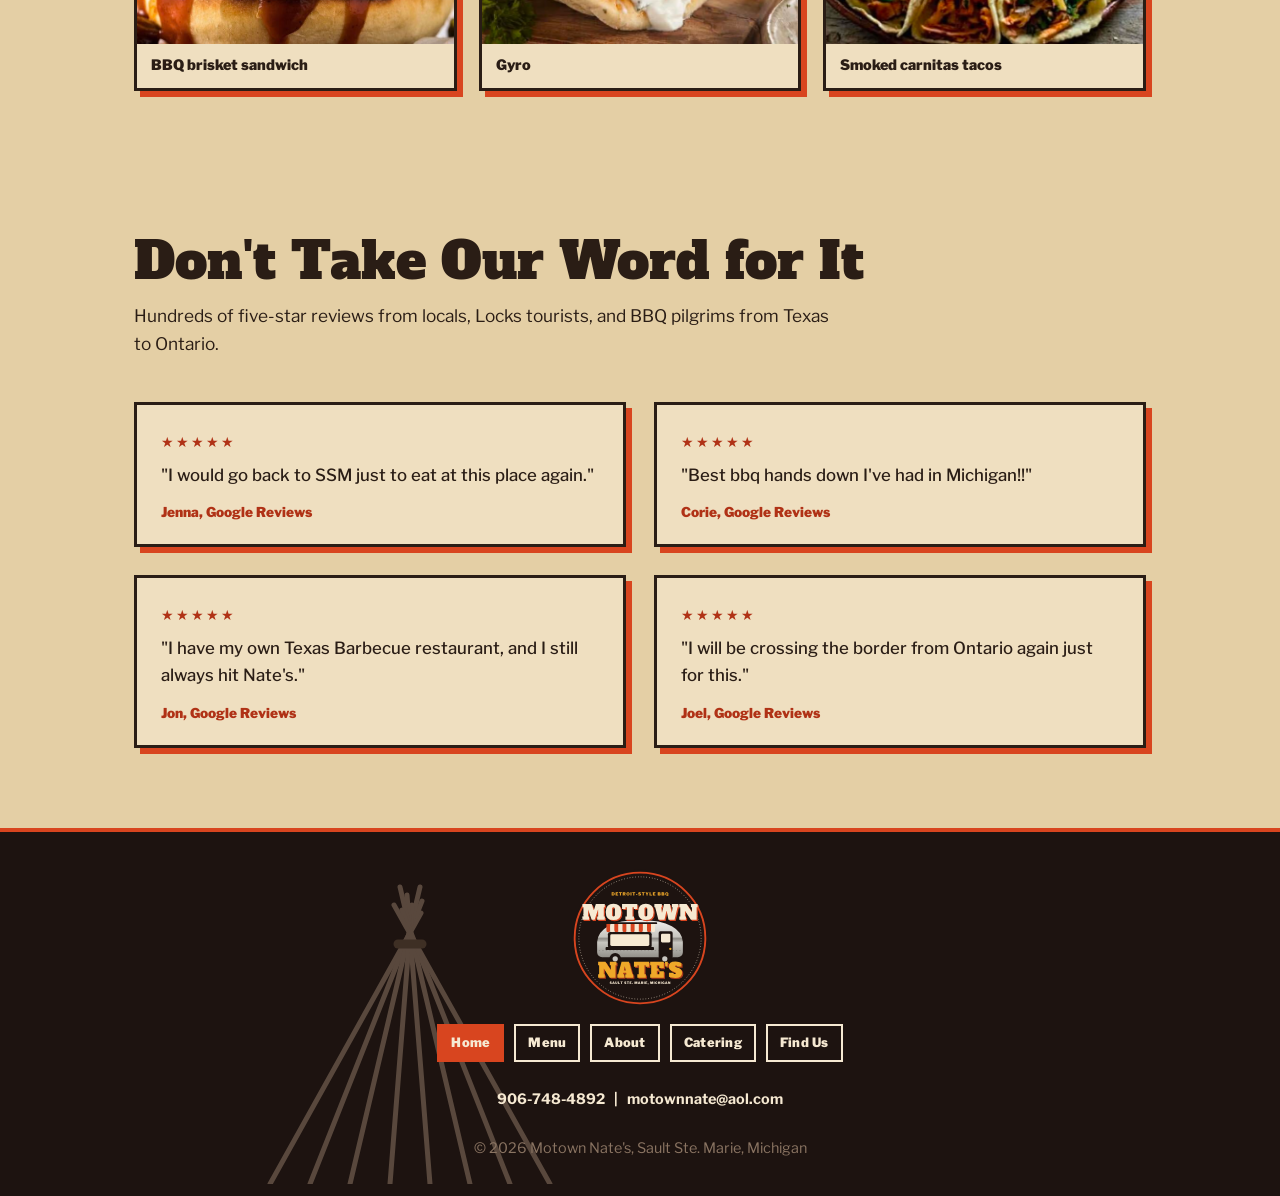
==== commit 07cba659: "Remove hours from header" ====
--- a/index.html
+++ b/index.html
@@ -64,7 +64,7 @@
 <header class="topbar">
   <div class="wrap">
     <a class="wordmark-sm" href="index.html"><img src="img/logo.svg" alt="" width="52" height="52">MOTOWN NATE'S</a>
-    <div class="info"><span>In season: Mon&ndash;Fri 11am&ndash;7pm</span><a href="tel:9067484892">906-748-4892</a></div>
+    <div class="info"><a href="tel:9067484892">906-748-4892</a></div>
     <button class="burger" aria-label="Open menu" aria-expanded="false" aria-controls="site-menu"><span></span></button>
   </div>
   <nav class="menu-panel" id="site-menu" data-open="false" aria-label="Site">
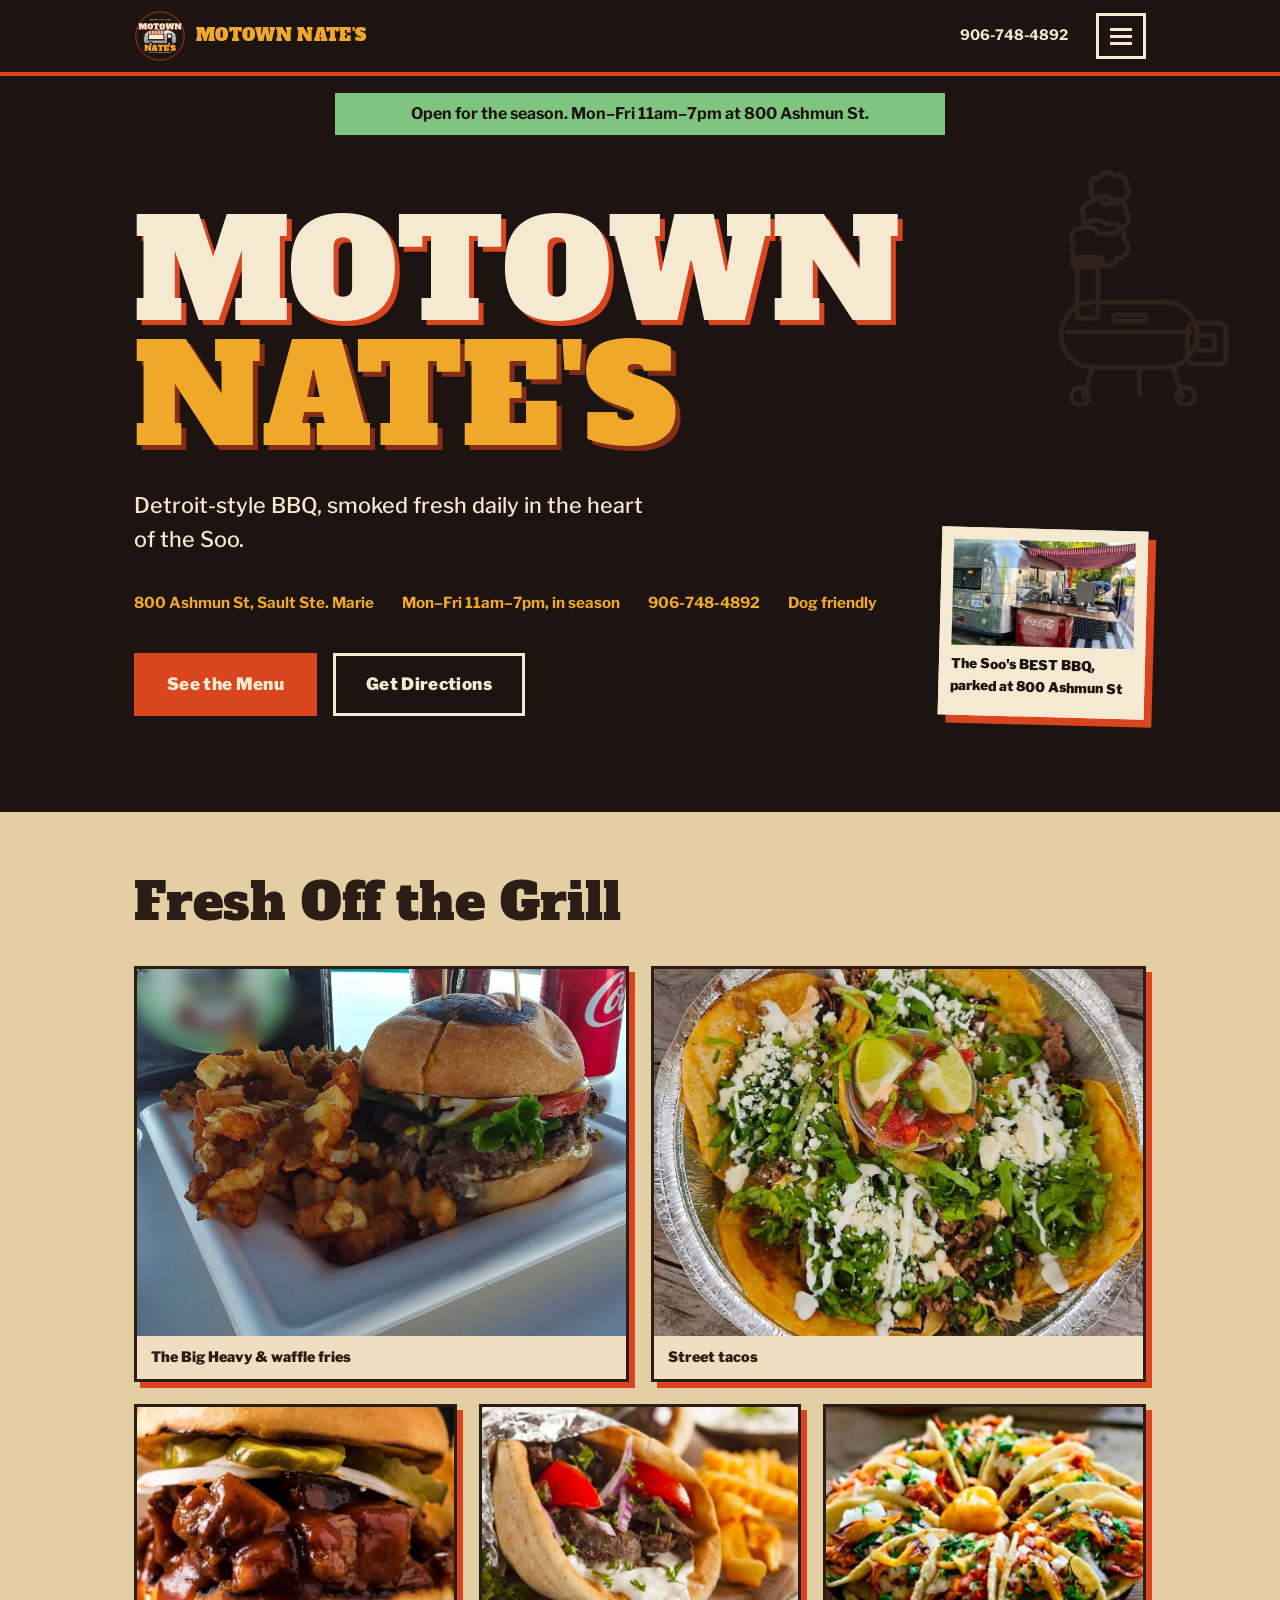
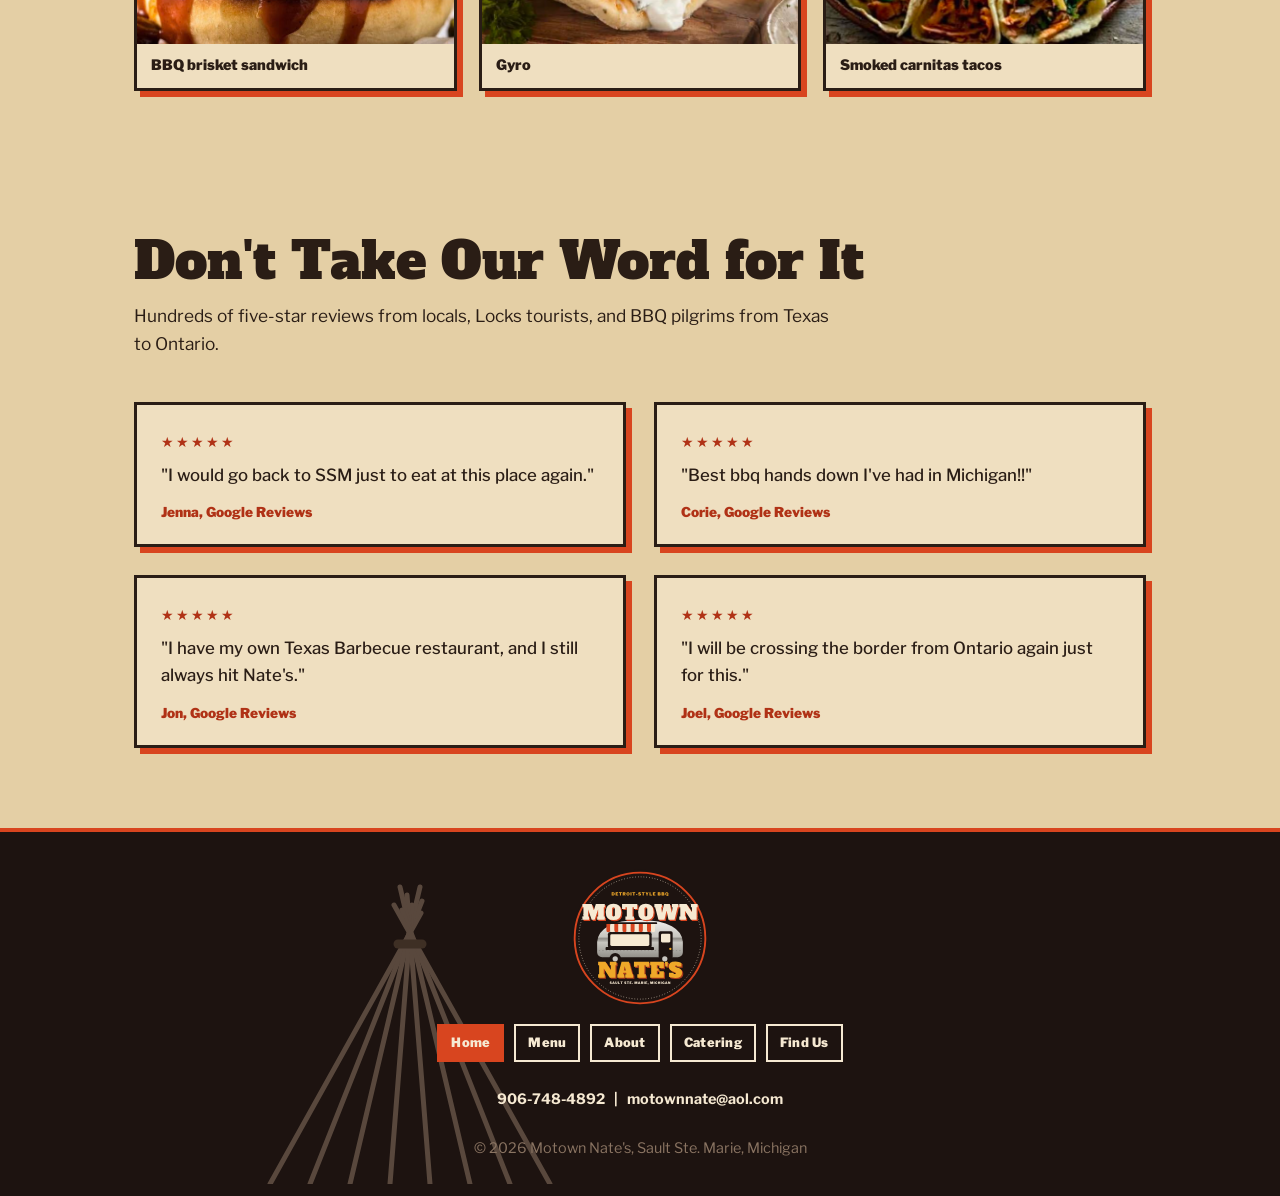
==== commit 655d4251: "Remove address from menu panel" ====
--- a/index.html
+++ b/index.html
@@ -74,7 +74,6 @@
       <li><a href="about.html">About</a></li>
       <li><a href="catering.html">Catering</a></li>
       <li><a href="find-us.html">Find Us</a></li>
-      <li class="small">800 Ashmun St, Sault Ste. Marie, MI</li>
     </ul>
   </nav>
 </header>
--- a/style.css
+++ b/style.css
@@ -87,7 +87,7 @@
   font-family:'Libre Franklin',sans-serif;font-weight:700;font-size:1rem;line-height:1.35;
   padding:10px 20px;border:3px solid var(--cream);
 }
-.season.is-open{background:#2f7a3e;color:#fff}
+.season.is-open{background:#7fc57f;color:var(--pit);border-color:var(--pit)}
 .season.is-closed{background:var(--paper);color:var(--ink);border-color:var(--ink)}
 @media (max-width:760px){.season{width:min(100%,560px)}}
 
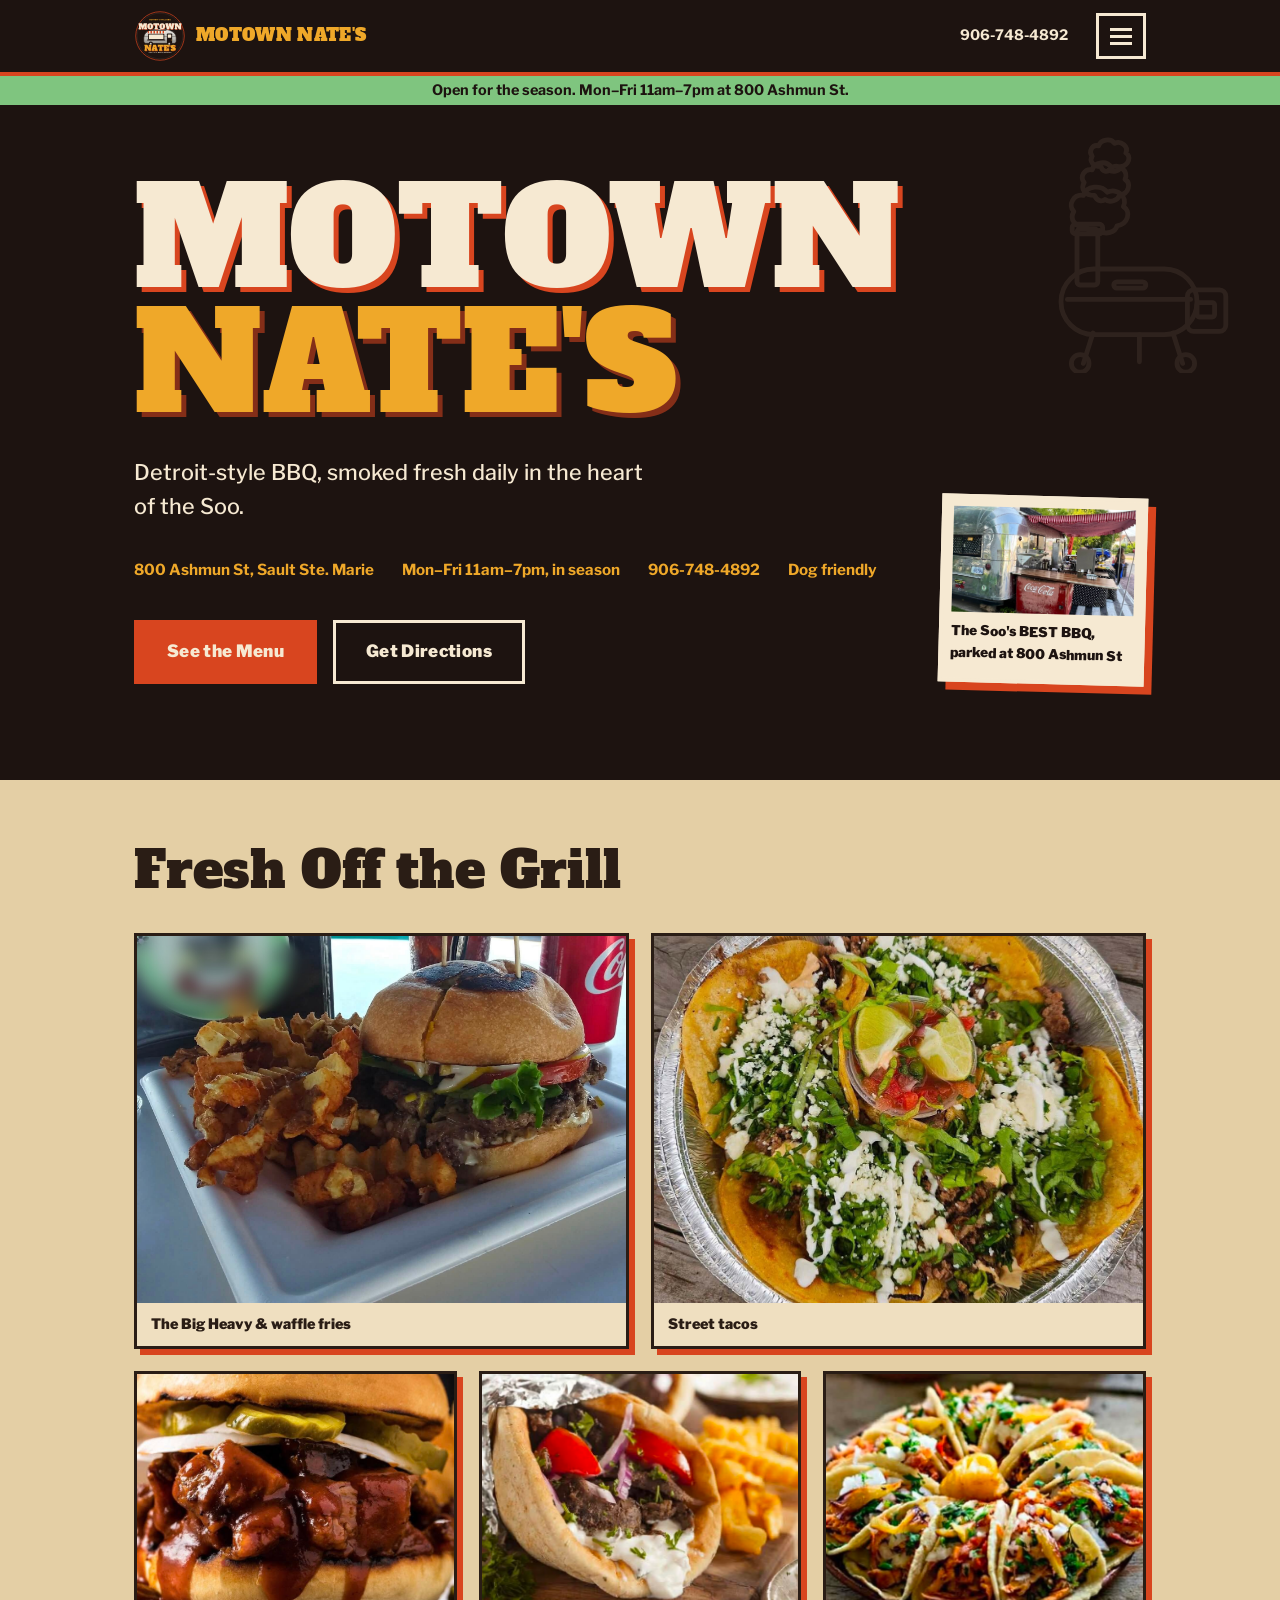
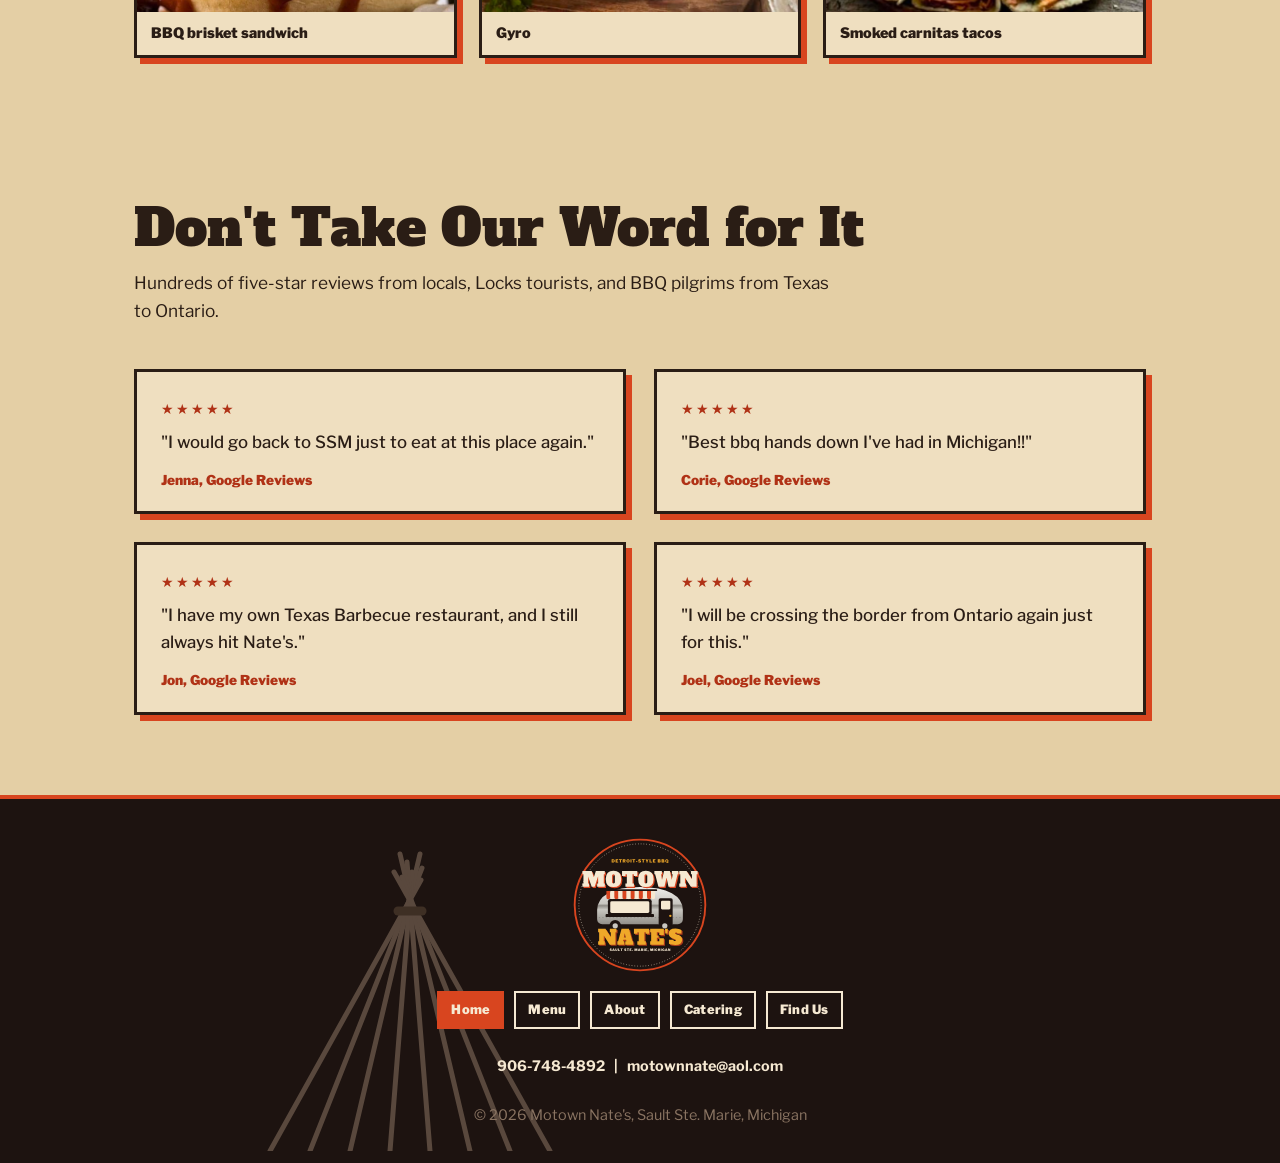
==== commit 5f187063: "Hamburger opens a compact drop-down under the button" ====
--- a/index.html
+++ b/index.html
@@ -66,7 +66,6 @@
     <a class="wordmark-sm" href="index.html"><img src="img/logo.svg" alt="" width="52" height="52">MOTOWN NATE'S</a>
     <div class="info"><a href="tel:9067484892">906-748-4892</a></div>
     <button class="burger" aria-label="Open menu" aria-expanded="false" aria-controls="site-menu"><span></span></button>
-  </div>
   <nav class="menu-panel" id="site-menu" data-open="false" aria-label="Site">
     <ul>
       <li><a href="index.html" aria-current="page">Home</a></li>
@@ -76,6 +75,7 @@
       <li><a href="find-us.html">Find Us</a></li>
     </ul>
   </nav>
+  </div>
 </header>
 <div class="season-wrap"><div class="season" id="season" hidden role="status"></div></div>
 
@@ -183,6 +183,7 @@
     p.setAttribute('data-open',String(!open));
   });
   document.addEventListener('keydown',function(e){if(e.key==='Escape'&&b.getAttribute('aria-expanded')==='true'){b.click();b.focus();}});
+  document.addEventListener('click',function(e){if(b.getAttribute('aria-expanded')==='true'&&!p.contains(e.target)&&!b.contains(e.target)){b.click();}});
 })();
 </script>
 </body>
--- a/style.css
+++ b/style.css
@@ -32,6 +32,7 @@
   border-bottom:4px solid var(--ember);
   position:sticky;top:0;z-index:50;
 }
+.topbar .wrap{position:relative}
 .topbar .wrap{
   display:flex;justify-content:space-between;align-items:center;
   padding-top:10px;padding-bottom:10px;gap:16px;
@@ -56,23 +57,22 @@
 .burger[aria-expanded="true"] span::before{top:0;transform:rotate(45deg)}
 .burger[aria-expanded="true"] span::after{top:0;transform:rotate(-45deg)}
 @media (prefers-reduced-motion:reduce){.burger span,.burger span::before,.burger span::after{transition:none}}
-.menu-panel{display:none;background:var(--pit);border-top:2px solid var(--smoke)}
+.menu-panel{
+  display:none;position:absolute;right:24px;top:100%;margin-top:6px;
+  width:220px;background:var(--pit);border:3px solid var(--cream);
+  box-shadow:6px 6px 0 var(--ember);z-index:60;
+}
 .menu-panel[data-open="true"]{display:block}
-.menu-panel ul{list-style:none;max-width:1060px;margin:0 auto;padding:18px 24px 20px;display:flex;flex-wrap:wrap;gap:12px;align-items:center}
+.menu-panel ul{list-style:none;margin:0;padding:10px}
+.menu-panel li+li{margin-top:8px}
 .menu-panel a{
-  display:inline-block;text-decoration:none;
+  display:block;text-align:center;text-decoration:none;
   font-weight:900;font-size:.95rem;letter-spacing:.02em;
-  padding:11px 20px;border:3px solid var(--cream);color:var(--cream);
+  padding:11px 16px;border:3px solid var(--cream);color:var(--cream);
 }
 .menu-panel a:hover{background:var(--mustard);border-color:var(--mustard);color:var(--pit)}
 .menu-panel a[aria-current="page"]{background:var(--ember);border-color:var(--ember);color:var(--cream)}
-.menu-panel .small{font-size:.9rem;font-weight:700;color:var(--smoke);margin-left:auto}
-@media (max-width:640px){
-  .menu-panel ul{display:grid;grid-template-columns:1fr 1fr;gap:10px}
-  .menu-panel a{display:block;text-align:center;font-size:1rem;padding:14px 8px}
-  .menu-panel .small{grid-column:1 / -1;margin:8px 0 0;text-align:center}
-  .menu-panel li:nth-child(5){grid-column:1 / -1}
-}
+@media (max-width:480px){.menu-panel{right:12px;width:calc(100% - 24px)}}
 
 /* ---------- page banner (inner pages) ---------- */
 .banner{background:var(--pit);color:var(--cream);padding:56px 0 48px;border-bottom:4px solid var(--ember)}
@@ -80,16 +80,15 @@
 .banner p{margin-top:14px;font-weight:500;max-width:52ch;color:#d8c6ab}
 
 /* ---------- season banner ---------- */
-.season-wrap{background:var(--pit);padding:14px 24px 0}
+.season-wrap{background:var(--pit)}
 .season{
-  width:min(50%,620px);margin:0 auto;
+  width:100%;margin:0;
   text-align:center;text-wrap:balance;
-  font-family:'Libre Franklin',sans-serif;font-weight:700;font-size:1rem;line-height:1.35;
-  padding:10px 20px;border:3px solid var(--cream);
-}
-.season.is-open{background:#7fc57f;color:var(--pit);border-color:var(--pit)}
-.season.is-closed{background:var(--paper);color:var(--ink);border-color:var(--ink)}
-@media (max-width:760px){.season{width:min(100%,560px)}}
+  font-family:'Libre Franklin',sans-serif;font-weight:700;font-size:.9rem;line-height:1.3;
+  padding:5px 16px;
+}
+.season.is-open{background:#7fc57f;color:var(--pit)}
+.season.is-closed{background:var(--paper);color:var(--ink)}
 
 /* ---------- hero ---------- */
 .hero{
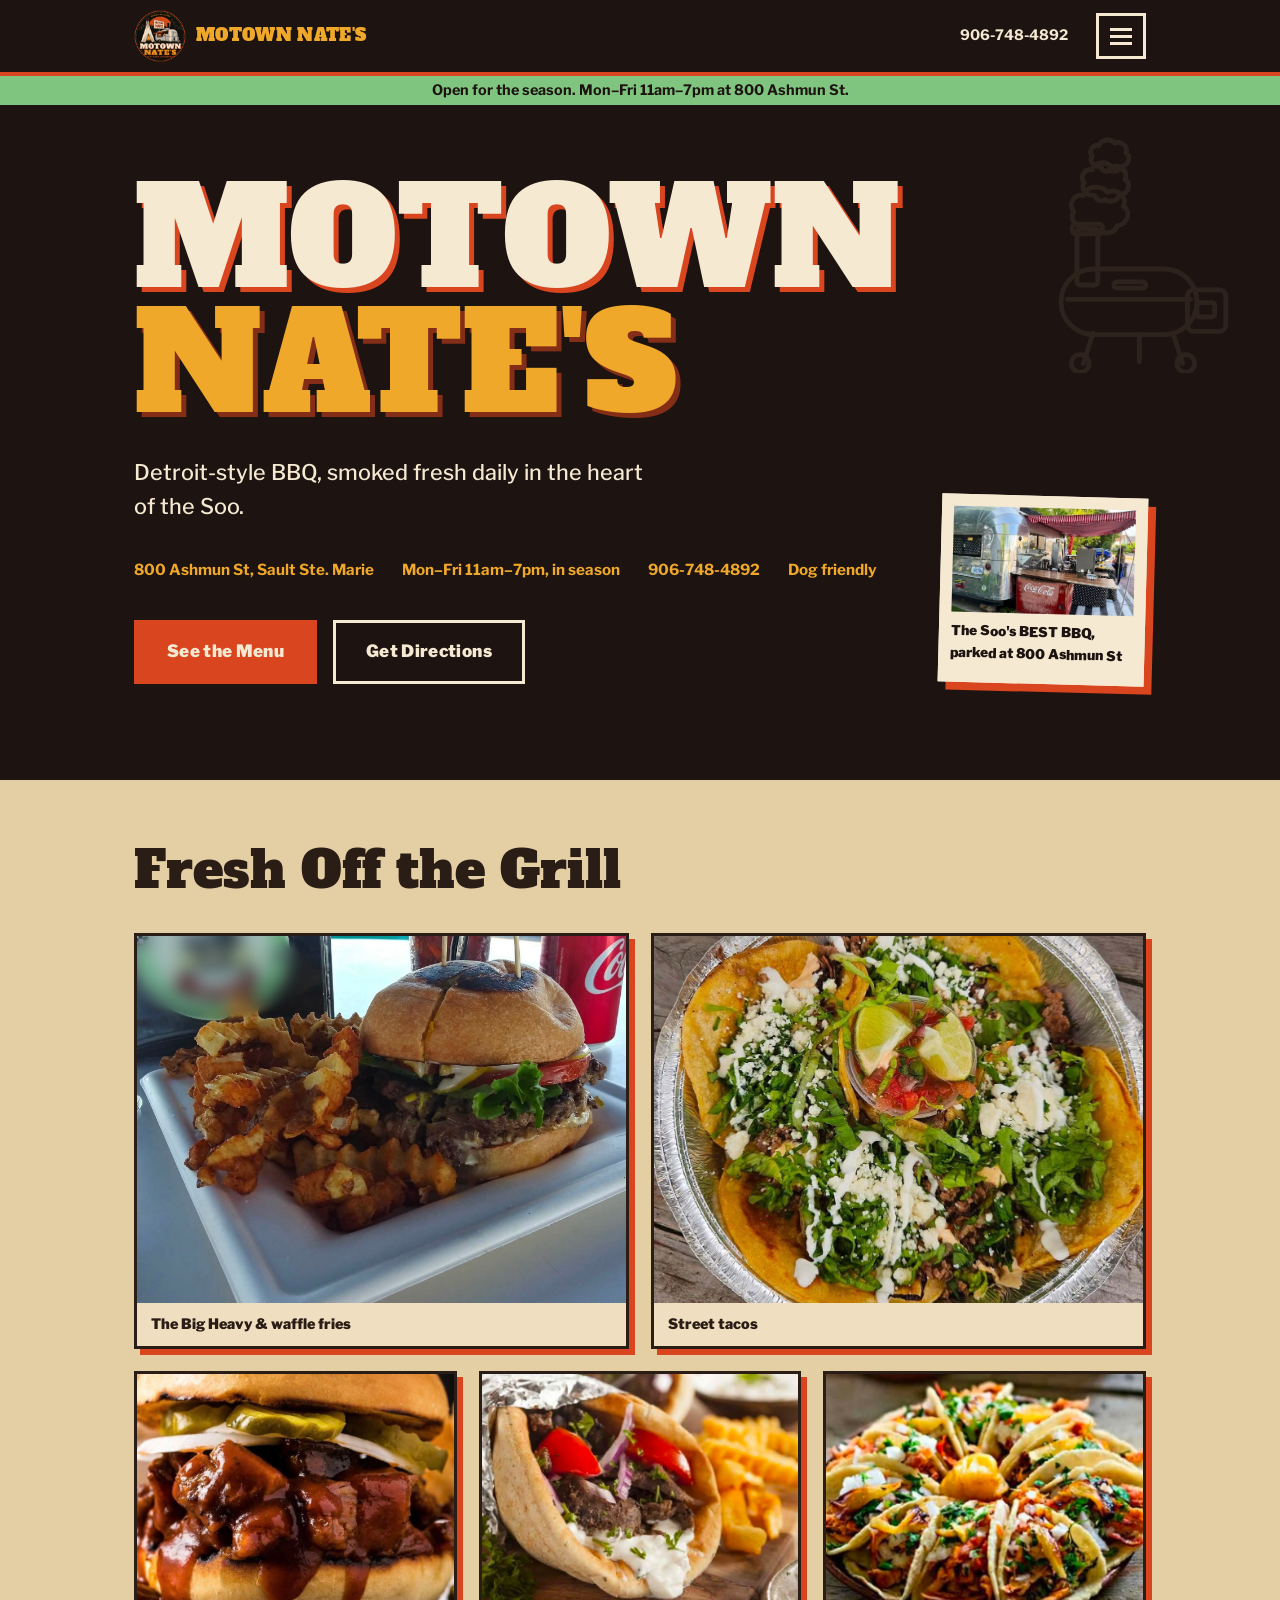
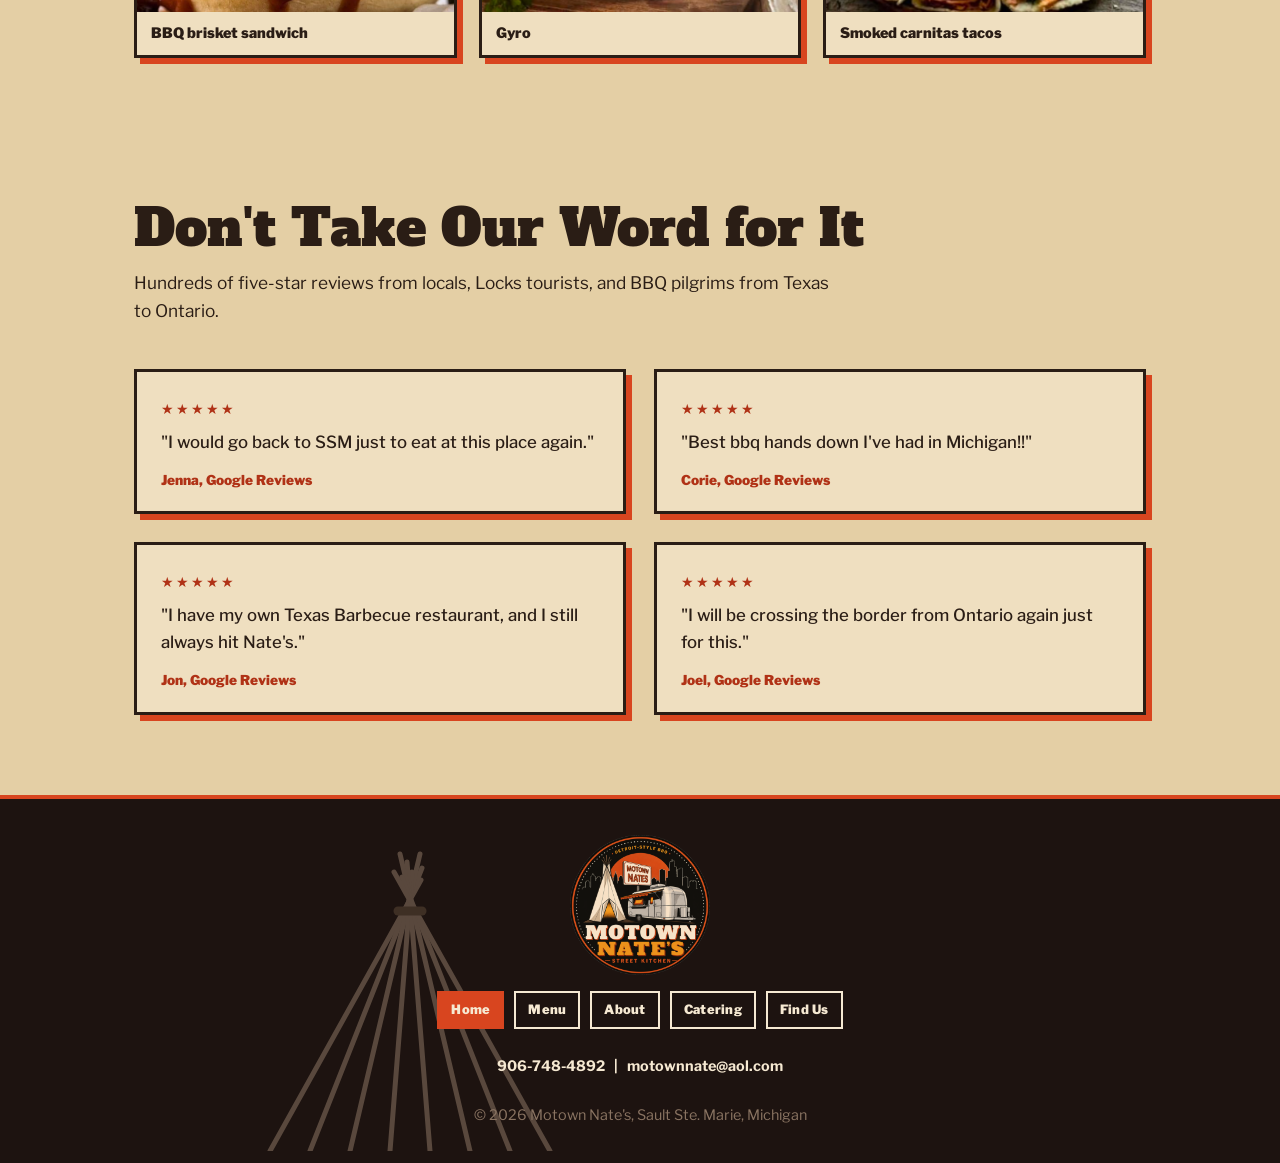
==== commit c81b0e4f: "New logo everywhere" ====
--- a/index.html
+++ b/index.html
@@ -15,7 +15,6 @@
 <meta property="og:url" content="https://onyx-visuals.github.io/motown-nates-site/">
 <meta property="og:image" content="https://onyx-visuals.github.io/motown-nates-site/img/logo-1200.png">
 <meta name="twitter:card" content="summary">
-<link rel="icon" type="image/svg+xml" href="img/logo.svg">
 <link rel="icon" type="image/png" sizes="128x128" href="favicon.png">
 <script type="application/ld+json" id="ld-business">
 {
@@ -63,7 +62,7 @@
 <a class="skip" href="#main">Skip to content</a>
 <header class="topbar">
   <div class="wrap">
-    <a class="wordmark-sm" href="index.html"><img src="img/logo.svg" alt="" width="52" height="52">MOTOWN NATE'S</a>
+    <a class="wordmark-sm" href="index.html"><img src="img/logo-160.png" alt="" width="52" height="52">MOTOWN NATE'S</a>
     <div class="info"><a href="tel:9067484892">906-748-4892</a></div>
     <button class="burger" aria-label="Open menu" aria-expanded="false" aria-controls="site-menu"><span></span></button>
   <nav class="menu-panel" id="site-menu" data-open="false" aria-label="Site">
@@ -149,7 +148,7 @@
 
 <footer>
   <div class="wrap">
-    <a href="index.html" class="foot-logo-link"><img class="foot-logo" src="img/logo.svg" alt="Motown Nate's home" width="140" height="140"></a>
+    <a href="index.html" class="foot-logo-link"><img class="foot-logo" src="img/logo-480.png" alt="Motown Nate's home" width="140" height="140"></a>
     <nav class="nav foot-nav" aria-label="Footer">
       <a href="index.html" aria-current="page">Home</a>
       <a href="menu.html">Menu</a>
--- a/style.css
+++ b/style.css
@@ -72,7 +72,7 @@
 }
 .menu-panel a:hover{background:var(--mustard);border-color:var(--mustard);color:var(--pit)}
 .menu-panel a[aria-current="page"]{background:var(--ember);border-color:var(--ember);color:var(--cream)}
-@media (max-width:480px){.menu-panel{right:12px;width:calc(100% - 24px)}}
+@media (max-width:480px){.menu-panel{right:16px}}
 
 /* ---------- page banner (inner pages) ---------- */
 .banner{background:var(--pit);color:var(--cream);padding:56px 0 48px;border-bottom:4px solid var(--ember)}
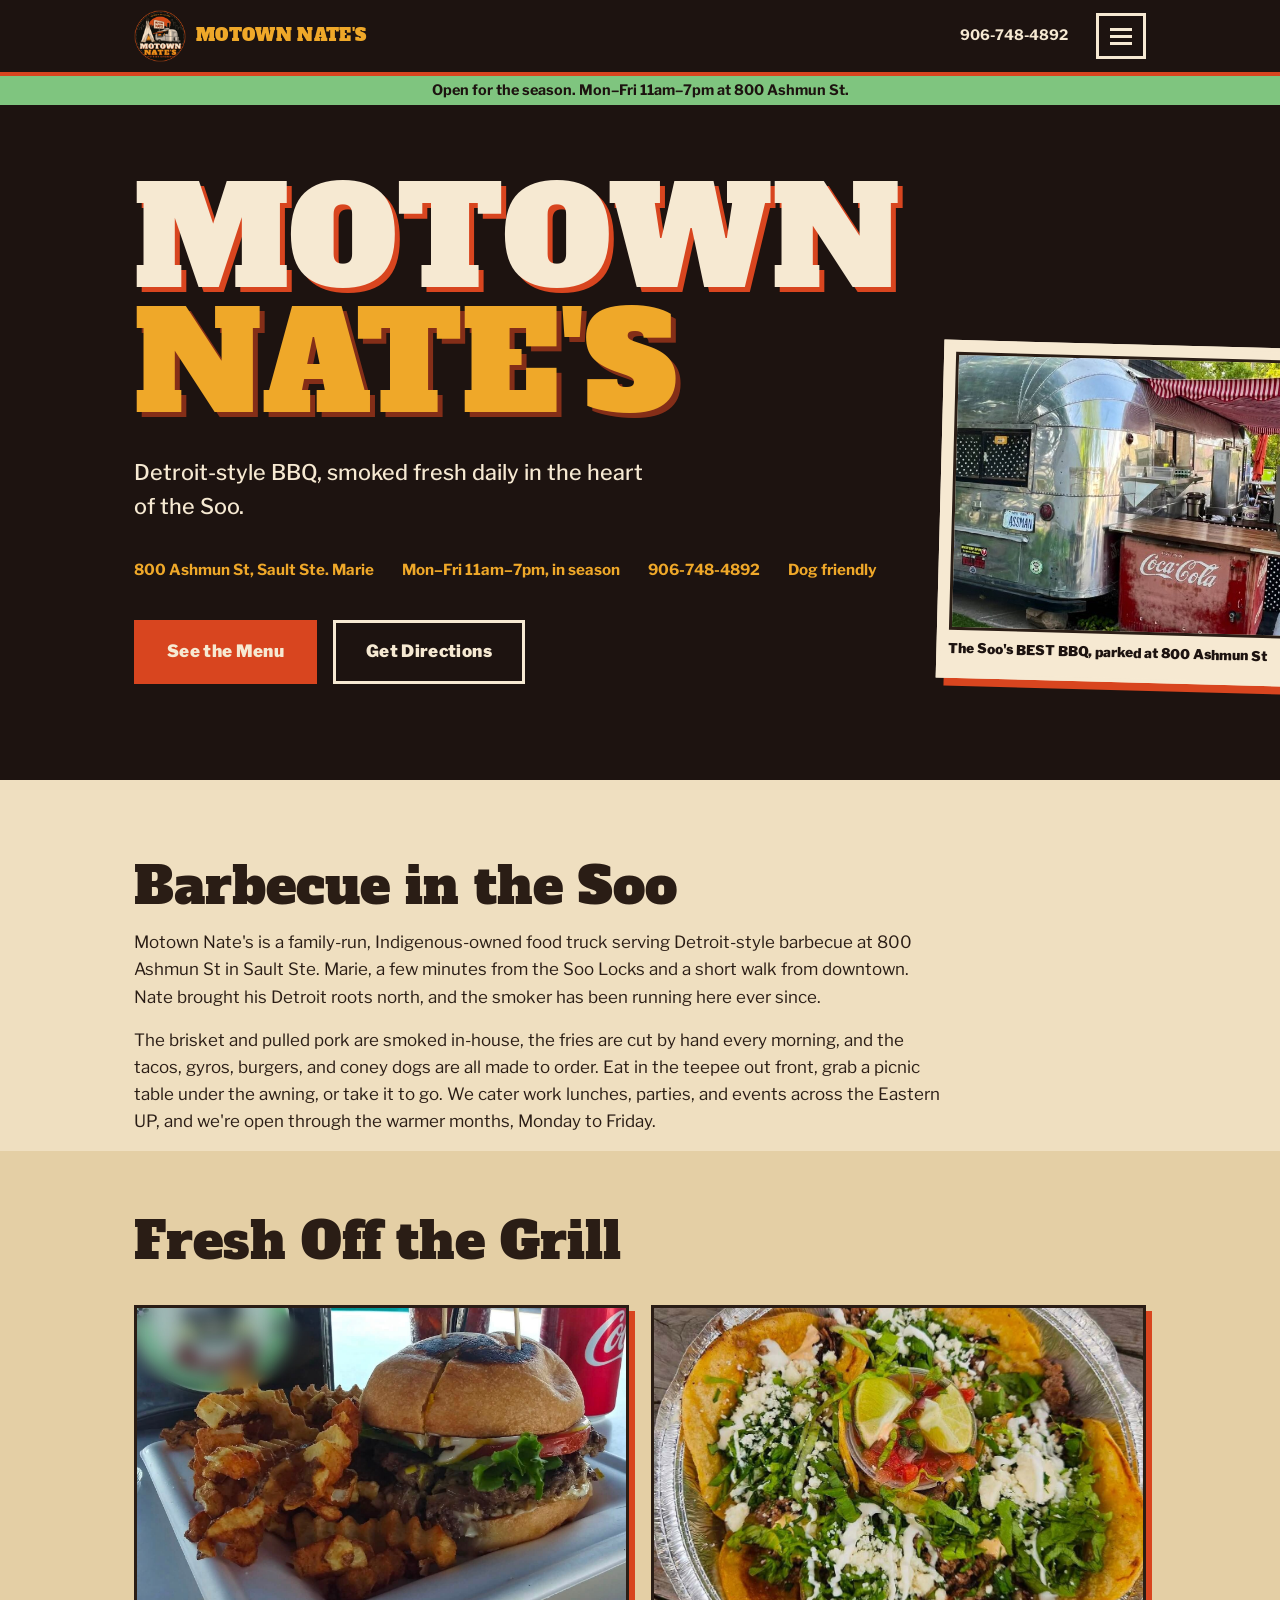
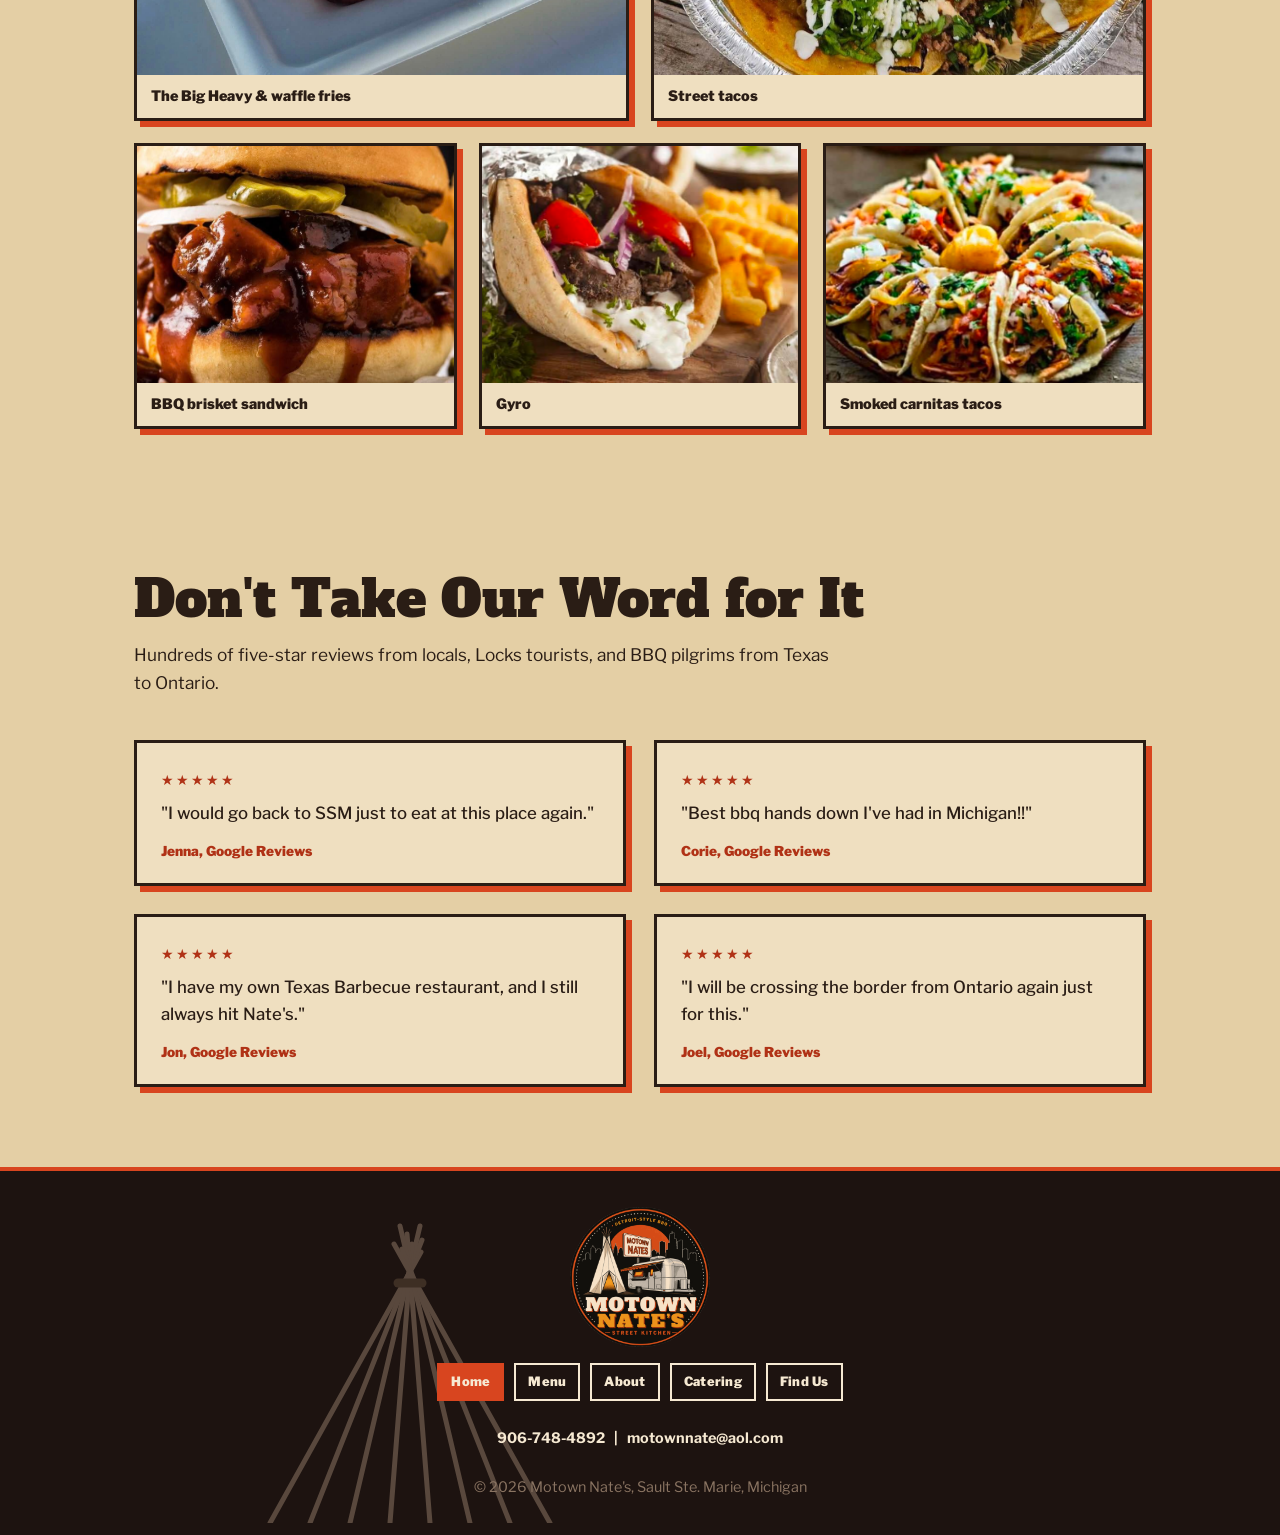
==== commit d2d223f1: "Home page intro paragraphs and updated description" ====
--- a/index.html
+++ b/index.html
@@ -4,14 +4,14 @@
 <meta charset="UTF-8">
 <meta name="viewport" content="width=device-width, initial-scale=1.0">
 <title>Motown Nate's — Detroit BBQ in Sault Ste. Marie, MI</title>
-<meta name="description" content="Detroit-style BBQ smoked curbside in Sault Ste. Marie, Michigan. Brisket, pulled pork, street tacos, gyros, hand-cut fries. Eat in the teepee.">
+<meta name="description" content="Detroit-style barbecue food truck in Sault Ste. Marie, MI, near the Soo Locks. Smoked brisket, pulled pork, street tacos, gyros, burgers, and hand-cut fries.">
 <link rel="preconnect" href="https://fonts.googleapis.com">
 <link rel="preconnect" href="https://fonts.gstatic.com" crossorigin>
 <link href="https://fonts.googleapis.com/css2?family=Alfa+Slab+One&family=Libre+Franklin:ital,wght@0,400;0,500;0,700;0,900;1,400&display=swap" rel="stylesheet">
 <link rel="canonical" href="https://onyx-visuals.github.io/motown-nates-site/">
 <meta property="og:type" content="website">
 <meta property="og:title" content="Motown Nate's — Detroit BBQ in Sault Ste. Marie, MI">
-<meta property="og:description" content="Detroit-style BBQ smoked curbside in Sault Ste. Marie, Michigan. Brisket, pulled pork, street tacos, gyros, hand-cut fries. Eat in the teepee.">
+<meta property="og:description" content="Detroit-style barbecue food truck in Sault Ste. Marie, MI, near the Soo Locks. Smoked brisket, pulled pork, street tacos, gyros, burgers, and hand-cut fries.">
 <meta property="og:url" content="https://onyx-visuals.github.io/motown-nates-site/">
 <meta property="og:image" content="https://onyx-visuals.github.io/motown-nates-site/img/logo-1200.png">
 <meta name="twitter:card" content="summary">
@@ -103,6 +103,14 @@
 </div>
 
 
+<section class="intro">
+  <div class="wrap">
+    <h2 class="kicker">Barbecue in the Soo</h2>
+    <p>Motown Nate's is a family-run, Indigenous-owned food truck serving Detroit-style barbecue at 800 Ashmun St in Sault Ste. Marie, a few minutes from the Soo Locks and a short walk from downtown. Nate brought his Detroit roots north, and the smoker has been running here ever since.</p>
+    <p>The brisket and pulled pork are smoked in-house, the fries are cut by hand every morning, and the tacos, gyros, burgers, and coney dogs are all made to order. Eat in the teepee out front, grab a picnic table under the awning, or take it to go. We cater work lunches, parties, and events across the Eastern UP, and we're open through the warmer months, Monday to Friday.</p>
+  </div>
+</section>
+
 <section class="gallery" aria-label="Food photos">
   <div class="wrap">
     <h2 class="kicker">Fresh Off the Grill</h2>
--- a/style.css
+++ b/style.css
@@ -98,9 +98,9 @@
   overflow:hidden;
   padding:72px 0 96px;
 }
-.hero .wrap{position:relative;z-index:2;display:grid;grid-template-columns:1fr auto;gap:40px;align-items:end}
+.hero .wrap{position:relative;z-index:2;display:grid;grid-template-columns:1fr 500px;gap:40px;align-items:end}
 .hero .snap{
-  width:min(100%,410px);
+  width:100%;
   border:4px solid var(--cream);
   box-shadow:8px 8px 0 var(--ember);
   transform:rotate(1.5deg);
@@ -108,7 +108,7 @@
   padding:8px 8px 14px;
   justify-self:end;
 }
-.hero .snap img{width:100%;aspect-ratio:826/482;object-fit:cover}
+.hero .snap img{width:100%;aspect-ratio:826/482;object-fit:cover;border:3px solid var(--ink);box-sizing:border-box}
 .hero .snap figcaption{color:var(--pit);font-weight:900;font-size:.85rem;margin-top:8px}
 @media (max-width:860px){
   .hero .wrap{grid-template-columns:1fr}
@@ -152,7 +152,7 @@
 /* smoker line art, tucked in the hero's empty top-right corner */
 .hero::before{
   content:"";position:absolute;z-index:0;pointer-events:none;
-  right:24px;top:28px;width:230px;height:240px;
+  right:24px;top:28px;width:230px;height:240px;display:none;
   background:url(img/smoker-frame.svg) no-repeat center top/contain;
   opacity:.16;
 }
@@ -197,6 +197,39 @@
 .board .fine{font-size:.85rem;color:#6b5744;margin-top:6px}
 .board .n em{font-style:normal;font-size:.7rem;font-weight:900;color:var(--paper);background:var(--ember);padding:2px 6px;vertical-align:2px}
 .disclaimer{margin-top:40px;font-size:.8rem;color:#6b5744;max-width:60ch}
+
+/* ---------- menu page (dark board with photo badges) ---------- */
+.menu-page{background:var(--pit);color:var(--cream)}
+.menu-page .menu{background:var(--pit);padding:64px 0 80px}
+.menu-title{font-family:'Alfa Slab One',serif;font-weight:400;text-align:center;font-size:clamp(2.6rem,7vw,4.6rem);line-height:1;color:var(--cream);text-shadow:4px 4px 0 var(--ember)}
+.menu-sub{text-align:center;color:#d8c6ab;max-width:52ch;margin:16px auto 0}
+.menu-layout{display:grid;grid-template-columns:200px 1fr 200px;gap:40px;margin-top:48px;align-items:start}
+.menu-page .board{margin-top:0;grid-template-columns:1fr;gap:40px}
+.menu-page .board h2{color:var(--mustard);border-bottom:3px solid var(--mustard);font-size:1.5rem;text-align:center;padding-bottom:10px}
+.menu-page .board dt{font-size:1.05rem}
+.menu-page .board dt .n{text-transform:uppercase;letter-spacing:.03em;font-weight:900;color:var(--cream)}
+.menu-page .board dt .l{border-bottom:3px dotted #8a7462}
+.menu-page .board dt .p{color:var(--mustard);font-size:1.1rem}
+.menu-page .board dd{color:#c9b699;font-size:.92rem}
+.menu-page .board .fine{color:#a08c78}
+.menu-page .board .n em{background:var(--ember);color:var(--cream)}
+.menu-page .disclaimer{color:#a08c78;text-align:center;margin:48px auto 0}
+.pics{display:flex;flex-direction:column;gap:44px;position:sticky;top:110px}
+.pic{width:200px;aspect-ratio:1;background:var(--cream);clip-path:polygon(100.0% 50.0%, 93.7% 54.9%, 98.7% 61.1%, 91.5% 64.5%, 95.0% 71.7%, 87.3% 73.4%, 89.1% 81.2%, 81.1% 81.1%, 81.2% 89.1%, 73.4% 87.3%, 71.7% 95.0%, 64.5% 91.5%, 61.1% 98.7%, 54.9% 93.7%, 50.0% 100.0%, 45.1% 93.7%, 38.9% 98.7%, 35.5% 91.5%, 28.3% 95.0%, 26.6% 87.3%, 18.8% 89.1%, 18.9% 81.1%, 10.9% 81.2%, 12.7% 73.4%, 5.0% 71.7%, 8.5% 64.5%, 1.3% 61.1%, 6.3% 54.9%, 0.0% 50.0%, 6.3% 45.1%, 1.3% 38.9%, 8.5% 35.5%, 5.0% 28.3%, 12.7% 26.6%, 10.9% 18.8%, 18.9% 18.9%, 18.8% 10.9%, 26.6% 12.7%, 28.3% 5.0%, 35.5% 8.5%, 38.9% 1.3%, 45.1% 6.3%, 50.0% 0.0%, 54.9% 6.3%, 61.1% 1.3%, 64.5% 8.5%, 71.7% 5.0%, 73.4% 12.7%, 81.2% 10.9%, 81.1% 18.9%, 89.1% 18.8%, 87.3% 26.6%, 95.0% 28.3%, 91.5% 35.5%, 98.7% 38.9%, 93.7% 45.1%);display:grid;place-items:center}
+.pic .ring{width:78%;aspect-ratio:1;border-radius:50%;border:3px solid var(--mustard);padding:4px;background:var(--pit)}
+.pic img{width:100%;height:100%;object-fit:cover;border-radius:50%}
+.pics-mobile{display:none}
+@media (max-width:1000px){
+  .menu-layout{grid-template-columns:1fr;margin-top:32px}
+  .pics{display:none}
+  .pics-mobile{display:flex;justify-content:center;gap:12px;margin-top:32px}
+  .pics-mobile .pic{clip-path:none;background:none;width:21%;max-width:100px}
+  .pics-mobile .pic .ring{width:100%;border-width:3px;padding:3px}
+  .menu-page .board dt .n{letter-spacing:0;font-size:.95rem}
+}
+
+.intro{background:var(--paper);padding-bottom:16px}
+.intro p{max-width:68ch;font-size:1.06rem;margin-top:16px}
 
 /* ---------- gallery ---------- */
 .gallery{background:var(--paper-deep);padding-top:64px;padding-bottom:64px}
@@ -274,7 +307,7 @@
 .chip:hover span{background:var(--mustard);border-color:var(--ink)}
 .chip input:checked + span{background:var(--ember);border-color:var(--ember);color:var(--cream)}
 .chip input:focus-visible + span{box-shadow:0 0 0 3px rgba(216,69,31,.35)}
-.quote fieldset > label:not(.inline){margin-top:6px}
+.quote fieldset > label:not(.chip){margin-top:6px}
 .fsubmit{padding-top:28px;display:flex;align-items:center;gap:20px;flex-wrap:wrap}
 .quote .btn{cursor:pointer;font:inherit;font-weight:900;font-size:1rem;padding:16px 34px;background:var(--ember);border:3px solid var(--ember);color:var(--cream)}
 .quote .btn:hover{background:var(--mustard);border-color:var(--mustard);color:var(--pit)}
@@ -291,7 +324,23 @@
 .about-text p{max-width:60ch;font-size:1.05rem}
 .about-photo{width:min(100%,407px);border:4px solid var(--pit);box-shadow:8px 8px 0 var(--ember);transform:rotate(1.5deg);background:var(--cream);padding:8px 8px 14px;justify-self:end;margin-top:12px}
 .about-photo img{width:100%;aspect-ratio:814/462;object-fit:cover;border:3px solid var(--ink);box-sizing:border-box}
+.about-photos{display:grid;gap:44px;justify-items:end}
+.about-photo-2{transform:rotate(-1.5deg)}
+.about-photo-2 img{aspect-ratio:4/3}
 .about-photo figcaption{color:var(--pit);font-weight:900;font-size:.85rem;margin-top:8px}
+
+.cater-main{margin-top:34px;width:min(100%,400px);border:4px solid var(--pit);box-shadow:8px 8px 0 var(--ember);transform:rotate(-1.5deg);background:var(--cream);padding:8px}
+.cater-main img{width:100%;aspect-ratio:4/3;}
+.cater-main:not(.cater-ribs) img{aspect-ratio:4/5;}
+.cater-ribs{width:min(100%,370px);transform:rotate(1.2deg)}
+.cater-main img{object-fit:cover;border:3px solid var(--ink);box-sizing:border-box}
+.cater-main figcaption{color:var(--pit);font-weight:900;font-size:.85rem;margin-top:8px}
+.find-photos{margin-top:56px;display:grid;grid-template-columns:repeat(3,1fr);gap:36px;align-items:start}
+.find-photos .fp{width:100%;max-width:400px;border:4px solid var(--pit);box-shadow:8px 8px 0 var(--ember);background:var(--cream);padding:8px 8px 14px;transform:rotate(-1.2deg)}
+.find-photos .fp:nth-child(2){transform:rotate(1.2deg)}
+.find-photos .fp img{width:100%;aspect-ratio:4/3;object-fit:cover;border:3px solid var(--ink);box-sizing:border-box}
+.find-photos .fp figcaption{color:var(--pit);font-weight:900;font-size:.85rem;margin-top:8px}
+@media (max-width:820px){.find-photos{grid-template-columns:1fr;justify-items:center}}
 
 /* ---------- reviews ---------- */
 .reviews{background:var(--paper-deep)}
